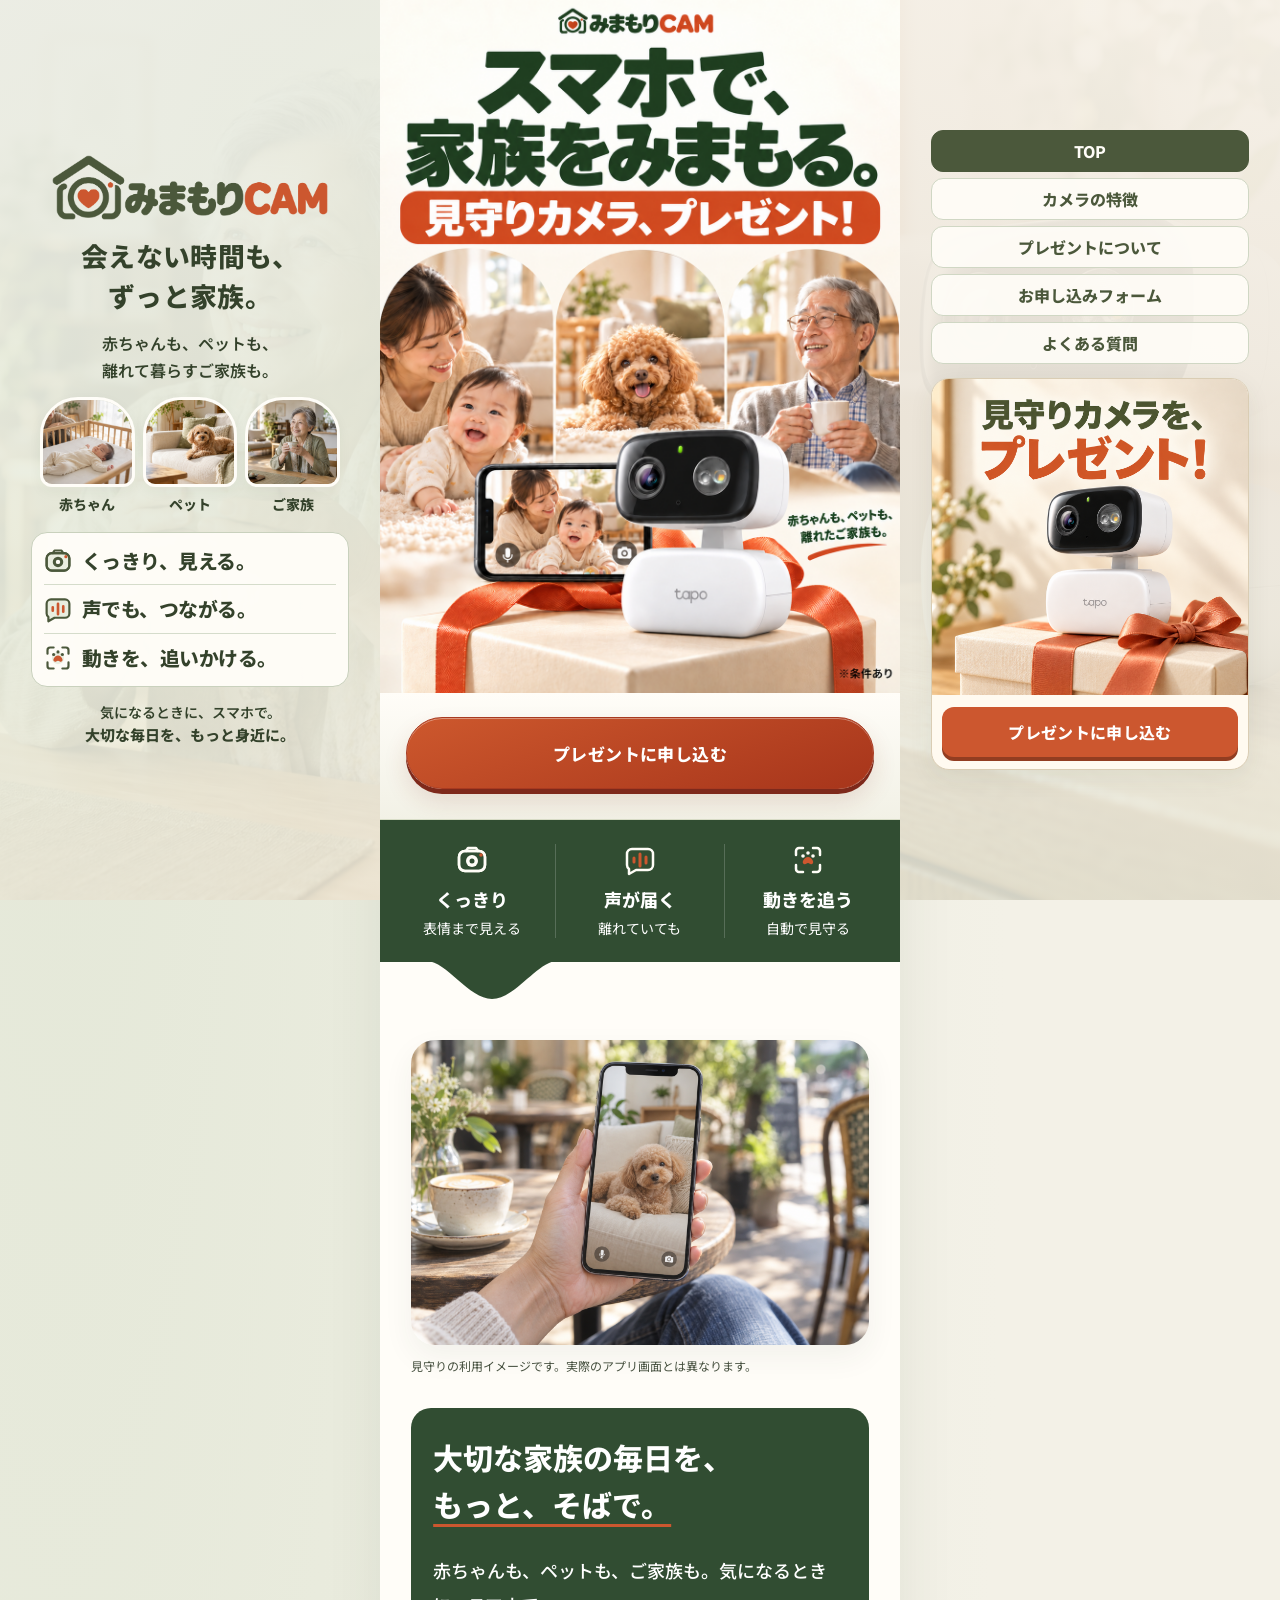
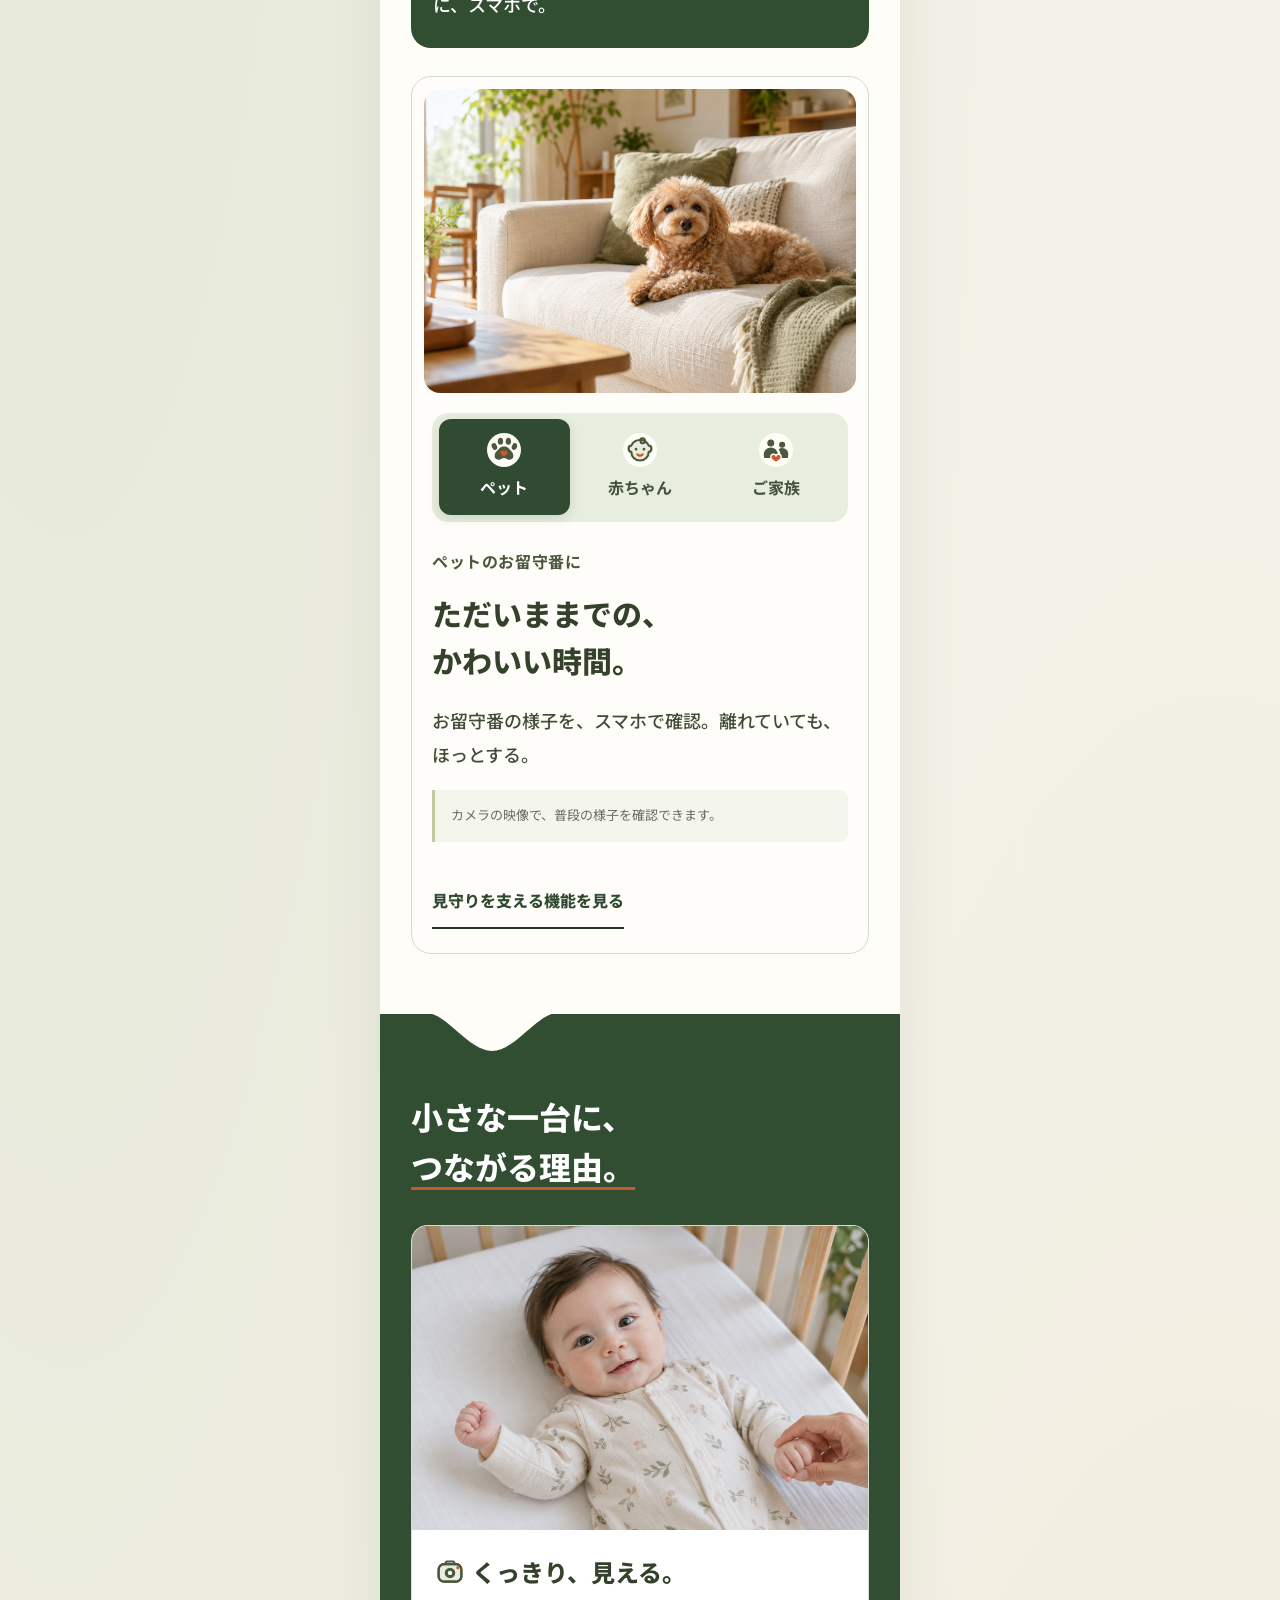
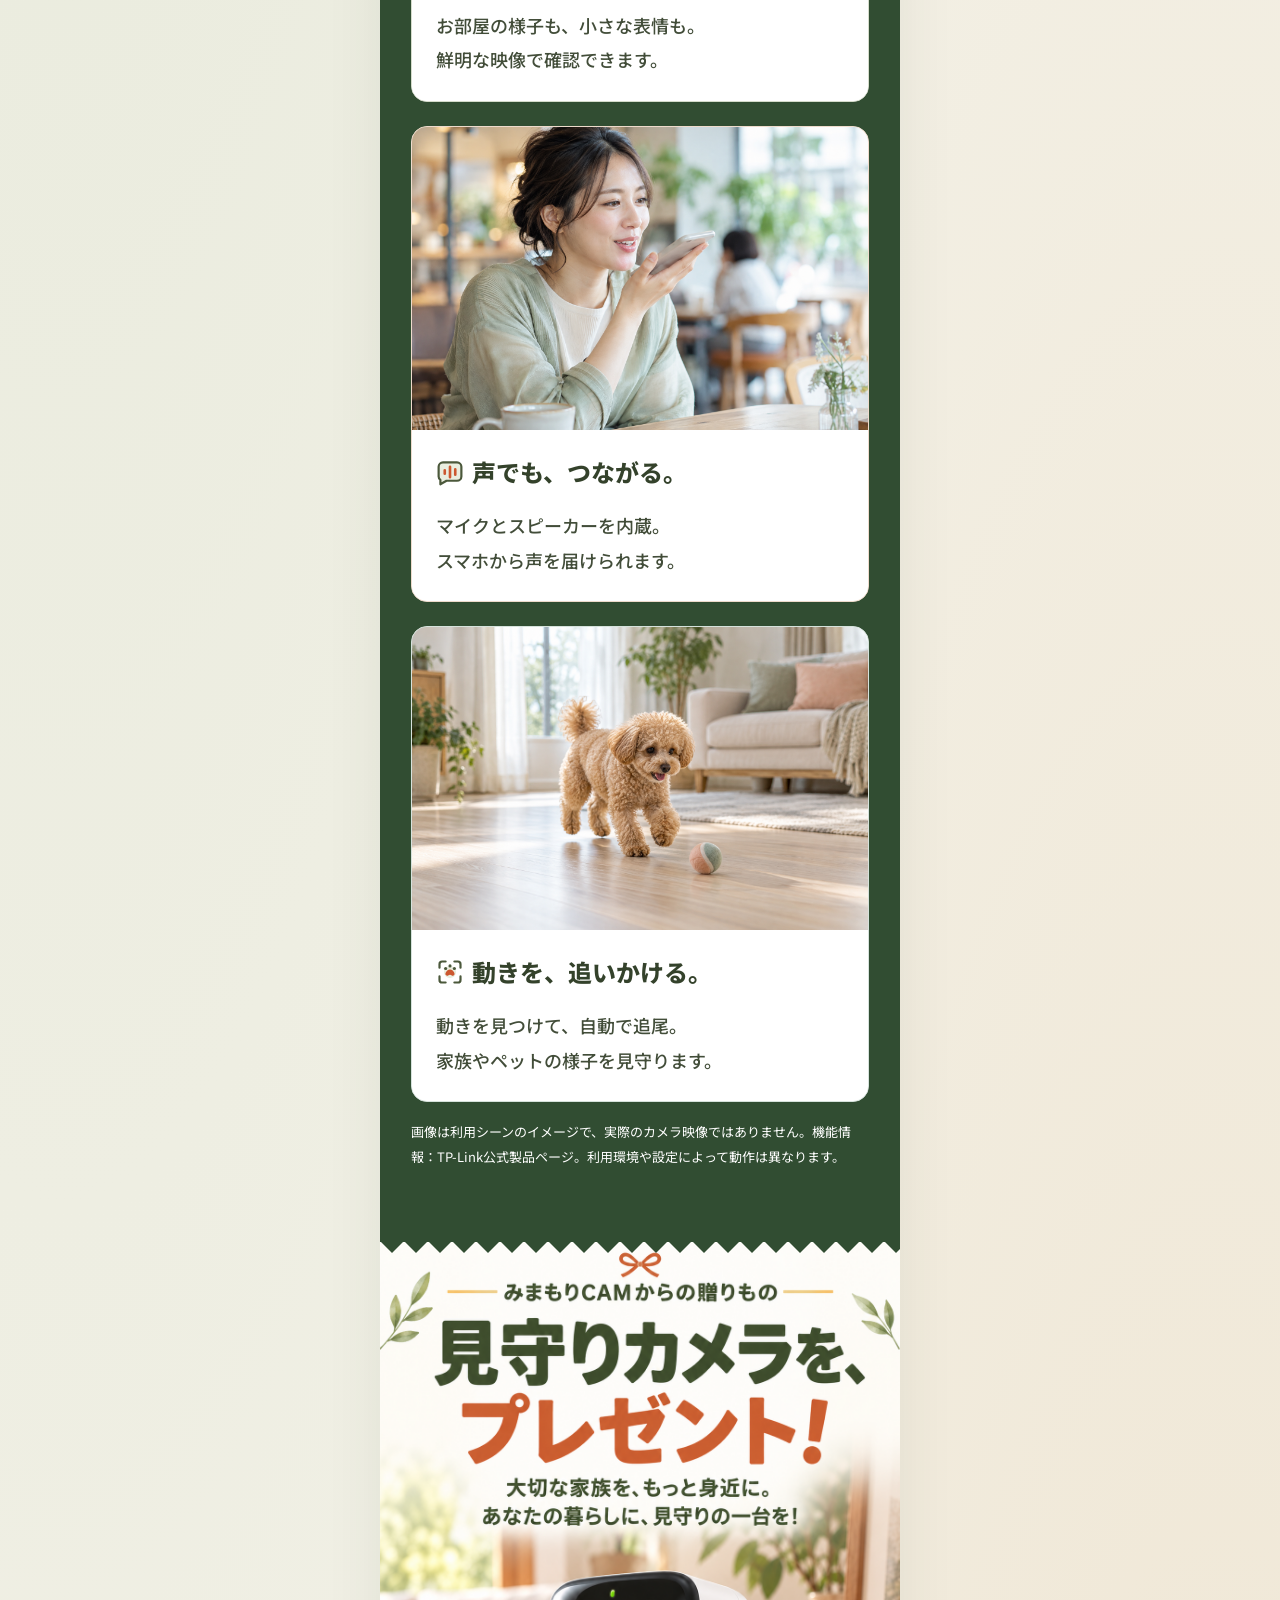
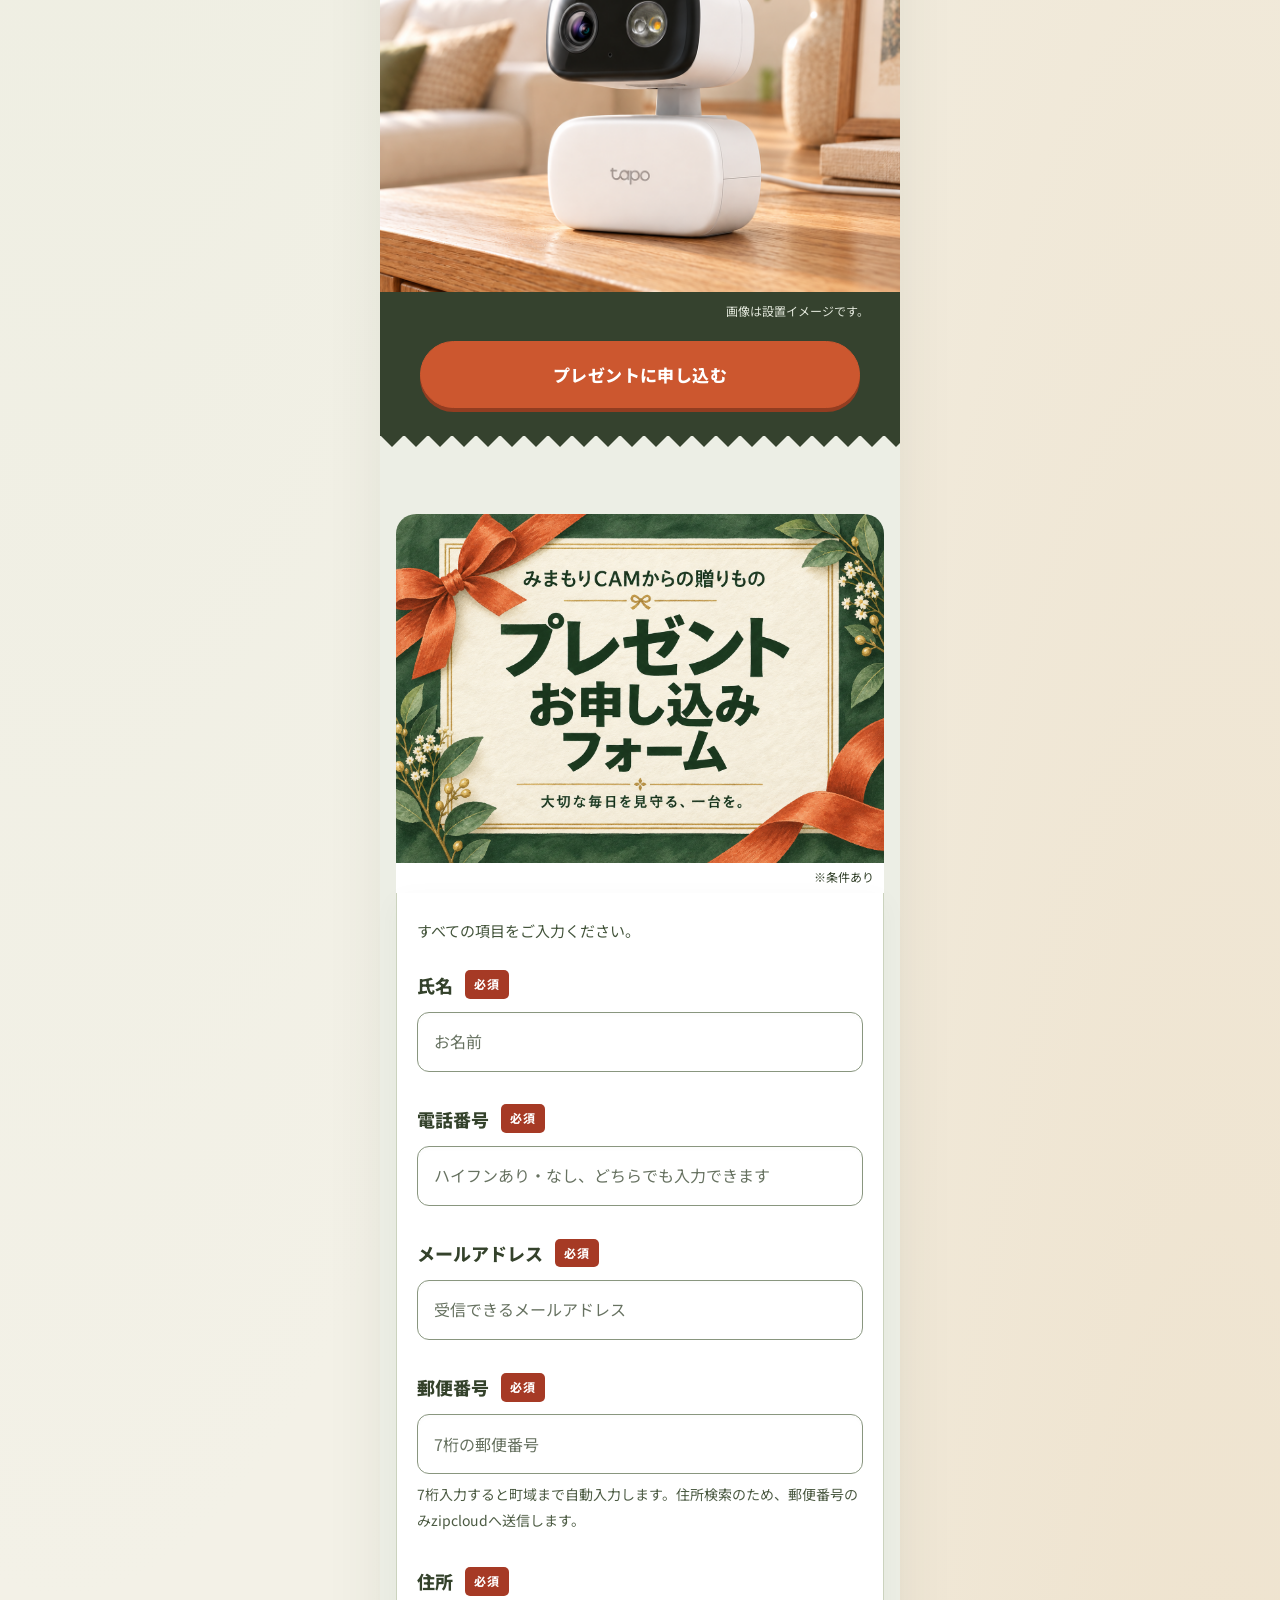
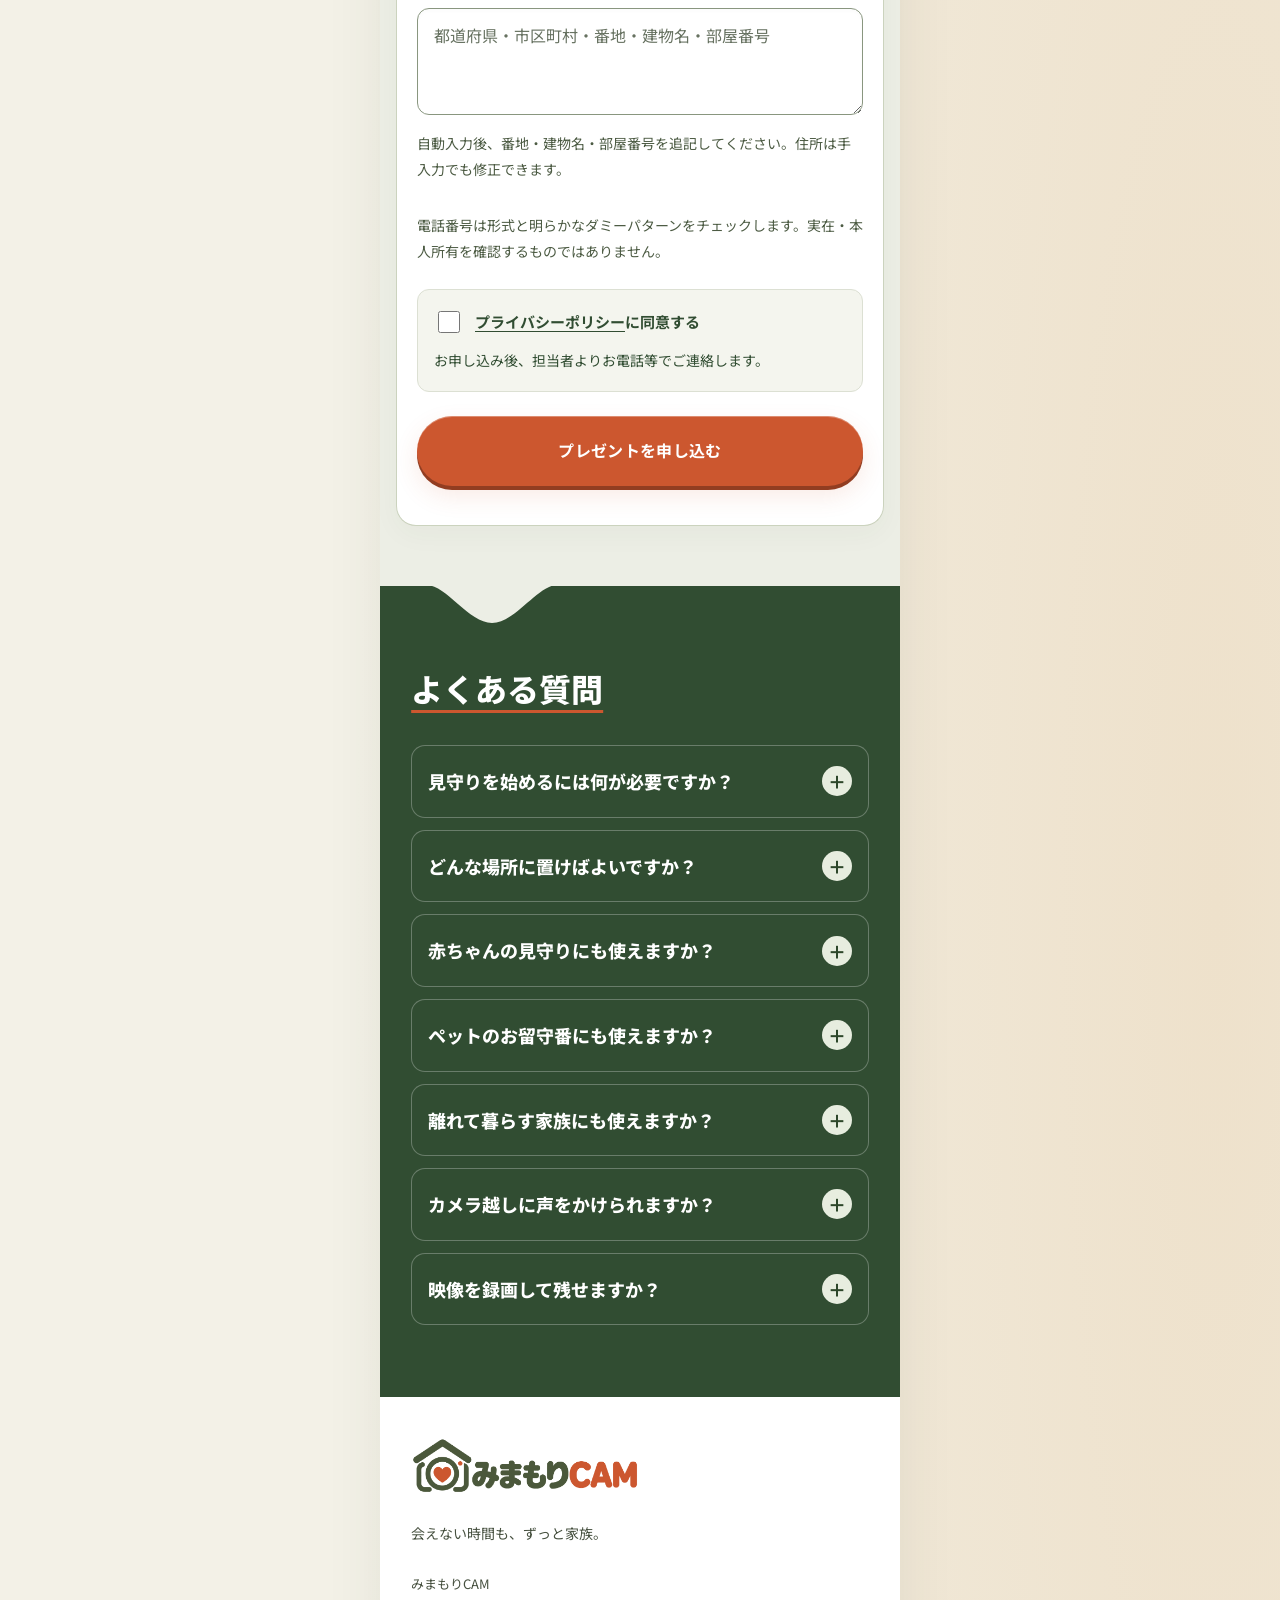
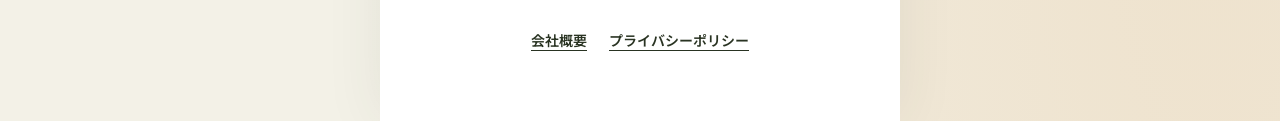
==== index.html @ 8dd24f43 "Add files via upload" ====
<!doctype html>
<html lang="ja"><head>
<!-- Google Tag Manager -->
<script>(function(w,d,s,l,i){w[l]=w[l]||[];w[l].push({'gtm.start':
new Date().getTime(),event:'gtm.js'});var f=d.getElementsByTagName(s)[0],
j=d.createElement(s),dl=l!='dataLayer'?'&l='+l:'';j.async=true;j.src=
'https://www.googletagmanager.com/gtm.js?id='+i+dl;f.parentNode.insertBefore(j,f);
})(window,document,'script','dataLayer','GTM-N3RCKG38');</script>
<!-- End Google Tag Manager -->
<meta charset="utf-8"><meta name="viewport" content="width=device-width,initial-scale=1"><title>みまもりCAM — 見守りカメラプレゼント企画</title><meta name="description" content="赤ちゃんも、ペットも、離れて暮らすご家族も。会えない時間も、ずっと家族。Tapo C206見守りカメラプレゼント企画。"><link rel="icon" href="data:image/svg+xml,%3Csvg xmlns='http://www.w3.org/2000/svg' viewBox='0 0 40 40'%3E%3Crect width='40' height='40' rx='12' fill='%2337402c'/%3E%3Ccircle cx='20' cy='20' r='11' fill='%23e4edbd'/%3E%3Ccircle cx='20' cy='20' r='5' fill='%2337402c'/%3E%3C/svg%3E"><link rel="stylesheet" href="assets/css/style.css"><link rel="stylesheet" href="assets/css/hero.css"><link rel="stylesheet" href="assets/css/readability.css"><link rel="stylesheet" href="assets/css/rich.css"><link rel="stylesheet" href="assets/css/application.css"><link rel="stylesheet" href="assets/css/polish.css"><link rel="stylesheet" href="assets/css/brand-logo.css"><link rel="stylesheet" href="assets/css/natural-type.css?v=20"><link rel="stylesheet" href="assets/css/content-contrast.css"><link rel="stylesheet" href="assets/css/gift-emphasis.css?v=23"><link rel="stylesheet" href="assets/css/gift-integrated.css"><link rel="stylesheet" href="assets/css/side-layout.css?v=39"><link rel="stylesheet" href="assets/css/central-type.css?v=29"><link rel="stylesheet" href="assets/css/mobile-menu.css"><link rel="stylesheet" href="assets/css/rounded-flow.css"><link rel="stylesheet" href="assets/css/ticket-green.css"><link rel="stylesheet" href="assets/css/heading-accents.css?v=38"><link rel="stylesheet" href="assets/css/gift-condition-note.css"><link rel="stylesheet" href="assets/css/faq-dark.css?v=41"><link rel="stylesheet" href="assets/css/form-live.css"></head>
<body>
<!-- Google Tag Manager (noscript) -->
<noscript><iframe src="https://www.googletagmanager.com/ns.html?id=GTM-N3RCKG38" height="0" width="0" style="display:none;visibility:hidden"></iframe></noscript>
<!-- End Google Tag Manager (noscript) -->
<a class="skip" href="#main">本文へ</a><aside class="desktop-rail rail-brand" aria-label="みまもりCAMのご案内">
<a class="rail-logo" href="#main"><img src="assets/mimamori-logo.png" alt="みまもりCAM" width="1679" height="414"></a>
<p class="rail-catch">会えない時間も、<br>ずっと家族。</p>
<p class="rail-intro">赤ちゃんも、ペットも、<br>離れて暮らすご家族も。</p>
<div class="rail-scenes" aria-label="見守りの利用シーン">
<figure><img src="assets/baby.png" alt="保護者のそばで眠る赤ちゃん" width="1536" height="1024" loading="lazy"><figcaption>赤ちゃん</figcaption></figure>
<figure><img src="assets/pet.png" alt="くつろぐペット" width="1536" height="1024" loading="lazy"><figcaption>ペット</figcaption></figure>
<figure><img src="assets/family.png" alt="自宅で過ごすご家族" width="1536" height="1024" loading="lazy"><figcaption>ご家族</figcaption></figure>
</div><div class="rail-benefits"><p><img src="assets/icons-refined/icon-video.svg" alt="" width="28" height="28"><span>くっきり、見える。</span></p><p><img src="assets/icons-refined/icon-audio-lines.svg" alt="" width="28" height="28"><span>声でも、つながる。</span></p><p><img src="assets/icons-refined/icon-scan-line.svg" alt="" width="28" height="28"><span>動きを、追いかける。</span></p></div>
<p class="rail-message">気になるときに、スマホで。<br><strong>大切な毎日を、もっと身近に。</strong></p>
</aside>
<aside class="desktop-rail rail-menu" aria-label="ページ内のご案内">
<nav class="rail-nav" aria-label="ページ内メニュー"><a href="#main">TOP</a><a href="#camera">カメラの特徴</a><a href="#gift">プレゼントについて</a><a href="#apply">お申し込みフォーム</a><a href="#faq">よくある質問</a></nav>
<div class="rail-gift"><img class="rail-gift-art" src="assets/rail-gift-integrated-v1.png" alt="見守りカメラを、プレゼント！ リボンを掛けたギフトボックスに置かれたカメラのイメージ。" width="1254" height="1254"><a class="button" href="#apply">プレゼントに申し込む</a></div>
</aside><div class="lp-column"><header><a class="brand brand-image" href="#" aria-label="みまもりCAM ホーム"><img src="assets/mimamori-logo.png" alt="みまもりCAM" width="1679" height="414"></a><nav aria-label="メインナビゲーション"><a href="#moments">見守る暮らし</a><a href="#camera">カメラについて</a><a class="small-cta" href="#apply">お申し込み</a></nav><details class="header-menu"><summary aria-label="メニューを開く"><i aria-hidden="true"></i><i aria-hidden="true"></i><i aria-hidden="true"></i></summary><nav aria-label="スマホ用ページ内メニュー"><a href="#main">TOP</a><a href="#moments">見守る暮らし</a><a href="#camera">カメラの特徴</a><a href="#gift">プレゼントについて</a><a href="#apply">お申し込みフォーム</a><a href="#faq">よくある質問</a></nav></details></header>
<main id="main"><section class="hero-image" aria-label="みまもりCAM プレゼント企画"><h1 class="sr-only">スマホで、家族をみまもる。見守りカメラ、プレゼント！</h1><picture><img src="assets/a-fv-arch-phone-v2.png" alt="みまもりCAM。スマホで、家族をみまもる。見守りカメラ、プレゼント！赤ちゃんも、ペットも、離れたご家族も。カメラと、その後ろに置かれたスマホのイメージ。※条件あり" width="1086" height="1448" fetchpriority="high"></picture></section><div class="hero-action"><a class="button" href="#apply">プレゼントに申し込む</a></div>
<div class="benefit-strip"><span><img class="ui-icon " src="assets/icons-refined/icon-video-on-dark.svg" alt="" width="24" height="24" aria-hidden="true"><strong>くっきり</strong><small>表情まで見える</small></span><span><img class="ui-icon " src="assets/icons-refined/icon-audio-lines-on-dark.svg" alt="" width="24" height="24" aria-hidden="true"><strong>声が届く</strong><small>離れていても</small></span><span><img class="ui-icon " src="assets/icons-refined/icon-scan-line-on-dark.svg" alt="" width="24" height="24" aria-hidden="true"><strong>動きを追う</strong><small>自動で見守る</small></span></div>
<section class="moments section" id="moments"><figure class="lifestyle-art"><img src="assets/phone-monitoring.png" alt="外出先でスマートフォンから自宅のペットの様子を確認するイメージ" width="1536" height="1024" loading="lazy"><figcaption>見守りの利用イメージです。実際のアプリ画面とは異なります。</figcaption></figure><div class="section-heading"><div><h2><span class="heading-line">大切な家族の毎日を、</span><span class="heading-line">もっと、そばで。</span></h2></div><p>赤ちゃんも、ペットも、ご家族も。<br>気になるときに、スマホで。</p></div><div class="scene-layout"><div class="scene-photo"><img id="scene-image" src="assets/pet.png" alt="ソファでくつろぐ犬" width="1536" height="1024" loading="lazy"></div><div class="scene-content"><div class="tabs" role="tablist" aria-label="見守りシーン"><button id="tab-pet" role="tab" aria-selected="true" aria-controls="scene-panel" data-scene="pet"><img class="ui-icon " src="assets/icons-refined/icon-paw-print.svg" alt="" width="24" height="24" aria-hidden="true">ペット</button><button id="tab-baby" role="tab" aria-selected="false" aria-controls="scene-panel" tabindex="-1" data-scene="baby"><img class="ui-icon " src="assets/icons-refined/icon-baby.svg" alt="" width="24" height="24" aria-hidden="true">赤ちゃん</button><button id="tab-family" role="tab" aria-selected="false" aria-controls="scene-panel" tabindex="-1" data-scene="family"><img class="ui-icon " src="assets/icons-refined/icon-heart.svg" alt="" width="24" height="24" aria-hidden="true">ご家族</button></div><div id="scene-panel" role="tabpanel" aria-labelledby="tab-pet" tabindex="0"><p class="eyebrow" id="scene-label">ペットのお留守番に</p><h3 id="scene-title"><span class="heading-line">ただいままでの、</span><span class="heading-line">かわいい時間。</span></h3><p id="scene-description">お留守番の様子を、スマホで確認。離れていても、ほっとする。</p><p class="fine" id="scene-note">カメラの映像で、普段の様子を確認できます。</p></div><a class="text-link" href="#camera">見守りを支える機能を見る</a></div></div></section>
<section class="features section" id="camera"><div class="section-heading"><div><h2><span class="heading-line">小さな一台に、</span><span class="heading-line">つながる理由。</span></h2></div></div><div class="feature-grid"><article><img class="feature-photo" src="assets/feature-see.png" alt="赤ちゃんの表情をくっきりと捉えた見守りのイメージ" width="1536" height="1024" loading="lazy"><div class="feature-body"><div class="feature-icon"><img class="ui-icon " src="assets/icons-refined/icon-video.svg" alt="" width="24" height="24" aria-hidden="true"></div><h3>くっきり、見える。</h3><p>お部屋の様子も、小さな表情も。<br>鮮明な映像で確認できます。</p></div></article><article><img class="feature-photo" src="assets/feature-talk.png" alt="外出先からスマートフォンで声を届けるイメージ" width="1536" height="1024" loading="lazy"><div class="feature-body"><div class="feature-icon"><img class="ui-icon " src="assets/icons-refined/icon-audio-lines.svg" alt="" width="24" height="24" aria-hidden="true"></div><h3>声でも、つながる。</h3><p>マイクとスピーカーを内蔵。<br>スマホから声を届けられます。</p></div></article><article><img class="feature-photo" src="assets/feature-follow.png" alt="部屋の中を歩くペットを見守るイメージ" width="1536" height="1024" loading="lazy"><div class="feature-body"><div class="feature-icon"><img class="ui-icon " src="assets/icons-refined/icon-scan-line.svg" alt="" width="24" height="24" aria-hidden="true"></div><h3>動きを、追いかける。</h3><p>動きを見つけて、自動で追尾。<br>家族やペットの様子を見守ります。</p></div></article></div><p class="source">画像は利用シーンのイメージで、実際のカメラ映像ではありません。機能情報：TP-Link公式製品ページ。利用環境や設定によって動作は異なります。</p></section>
<section class="gift section gift-integrated" id="gift" aria-labelledby="gift-title"><h2 id="gift-title" class="sr-only">見守りカメラを、プレゼント！</h2><figure class="gift-art"><picture><source srcset="assets/gift-integrated-mobile-v1.png" width="1122" height="1402"><img src="assets/gift-integrated-desktop-v1.png" alt="みまもりCAMからの贈りもの。見守りカメラを、プレゼント！ 大切な家族を、もっと身近に。あなたの暮らしに、見守りの一台を！ 木製の棚に置かれたカメラの設置イメージ。" width="1774" height="887" loading="lazy"></picture><figcaption>画像は設置イメージです。</figcaption></figure><div class="gift-apply"><a class="button light" href="#apply">プレゼントに申し込む</a></div></section>
<section class="application section" id="apply" aria-labelledby="apply-title">
<div class="application-invitation"><h2 id="apply-title" class="sr-only">プレゼント お申し込みフォーム</h2><img src="assets/form-invitation-illustrated-v3.png" alt="みまもりCAMからの贈りもの。プレゼント お申し込みフォーム。大切な毎日を見守る、一台を。" width="1484" height="1060" loading="lazy"><small class="gift-condition-note form-condition-note">※条件あり</small></div>
<div class="application-card">

<form id="gift-form" method="post" novalidate onsubmit="return false">
<input type="hidden" id="trk-utm_source" name="utm_source" value="">
<input type="hidden" id="trk-utm_medium" name="utm_medium" value="">
<input type="hidden" id="trk-utm_campaign" name="utm_campaign" value="">
<input type="hidden" id="trk-utm_term" name="utm_term" value="">
<input type="hidden" id="trk-utm_content" name="utm_content" value="">
<input type="hidden" id="trk-placement" name="placement" value="">
<input type="hidden" id="trk-keyword" name="keyword" value="">
<input type="hidden" id="trk-matchtype" name="matchtype" value="">
<input type="hidden" id="trk-gclid" name="gclid" value="">
<input type="hidden" id="trk-fbclid" name="fbclid" value="">
<input type="hidden" id="trk-lpv" name="lpv" value="">
<input type="hidden" id="trk-lp_path" name="lp_path" value="">
<input type="hidden" id="trk-referrer" name="referrer" value="">
<p class="form-guide">すべての項目をご入力ください。</p>
<div class="form-field"><label for="apply-name">氏名<span class="required">必須</span></label><input id="apply-name" name="name" type="text" autocomplete="off"  placeholder="お名前" maxlength="80" required aria-describedby="name-error"><p class="field-error" id="name-error"></p></div>
<div class="form-field"><label for="apply-phone">電話番号<span class="required">必須</span></label><input id="apply-phone" name="tel" type="tel" autocomplete="off"  placeholder="ハイフンあり・なし、どちらでも入力できます" maxlength="24" required aria-describedby="phone-error"><p class="field-error" id="phone-error"></p></div>
<div class="form-field"><label for="apply-email">メールアドレス<span class="required">必須</span></label><input id="apply-email" name="email" type="email" autocomplete="off"  placeholder="受信できるメールアドレス" maxlength="254" required aria-describedby="email-error"><p class="field-error" id="email-error"></p></div>
<div class="form-field"><label for="apply-postal">郵便番号<span class="required">必須</span></label><input id="apply-postal" name="postal" type="text" autocomplete="off" inputmode="numeric" placeholder="7桁の郵便番号" maxlength="8" required aria-describedby="postal-error postal-status postal-note"><p class="field-error" id="postal-error"></p><p id="postal-status" role="status" class="field-help"></p><p id="postal-note" class="field-help">7桁入力すると町域まで自動入力します。住所検索のため、郵便番号のみzipcloudへ送信します。</p><div id="postal-choices" hidden><label for="address-choice">該当する町域を選択</label><select id="address-choice"></select></div></div>
<div class="form-field"><label for="apply-address">住所<span class="required">必須</span></label><textarea id="apply-address" name="address" rows="3" maxlength="240" required autocomplete="off" placeholder="都道府県・市区町村・番地・建物名・部屋番号" aria-describedby="address-help address-error"></textarea><p class="field-help" id="address-help">自動入力後、番地・建物名・部屋番号を追記してください。住所は手入力でも修正できます。</p><p class="field-error" id="address-error"></p></div>
<p class="field-help">電話番号は形式と明らかなダミーパターンをチェックします。実在・本人所有を確認するものではありません。</p>
<div class="form-consent"><label for="apply-consent"><input type="checkbox" id="apply-consent" name="privacy_consent" value="accepted" required aria-describedby="consent-error"><span><a href="privacy.html" target="_blank" rel="noopener">プライバシーポリシー</a>に同意する</span></label><p>お申し込み後、担当者よりお電話等でご連絡します。</p><p class="field-error" id="consent-error"></p></div>
<button class="button form-submit" type="submit">プレゼントを申し込む</button>
<p id="form-status" role="status" tabindex="-1"></p>
<noscript><p>お申し込み・入力チェック・住所補完にはJavaScriptを有効にしてください。</p></noscript>
</form></div></section>
<section class="conditions section faq-section" id="faq" aria-labelledby="faq-title"><div><h2 id="faq-title">よくある質問</h2></div><div class="condition-list"><details><summary>見守りを始めるには何が必要ですか？ <span aria-hidden="true">＋</span></summary><p>電源・対応するネットワーク環境・スマホアプリの設定が必要です。設置場所で接続できるかご確認ください。</p></details><details><summary>どんな場所に置けばよいですか？ <span aria-hidden="true">＋</span></summary><p>安定した棚や台に置いてください。本体やコードは赤ちゃん・ペットの手が届かない位置にし、転倒や引っ掛かりにもご注意ください。</p></details><details><summary>赤ちゃんの見守りにも使えますか？ <span aria-hidden="true">＋</span></summary><p>保護者が近くにいる環境で、お昼寝の様子を確認する補助に使えます。直接の見守りや安全確認に代わるものではありません。</p></details><details><summary>ペットのお留守番にも使えますか？ <span aria-hidden="true">＋</span></summary><p>お留守番の様子を確認できます。いつもの居場所が映る位置に設置し、死角や接続状況にもご注意ください。</p></details><details><summary>離れて暮らす家族にも使えますか？ <span aria-hidden="true">＋</span></summary><p>ご本人の同意を得てご利用ください。設置場所や見守る時間を話し合い、プライバシーに配慮しましょう。</p></details><details><summary>カメラ越しに声をかけられますか？ <span aria-hidden="true">＋</span></summary><p>スマホアプリから声を届けられます。接続・設定が必要で、聞こえ方は周囲の音や通信環境によって異なります。</p></details><details><summary>映像を録画して残せますか？ <span aria-hidden="true">＋</span></summary><p>対応するmicroSDカードやクラウドサービスに保存できます。カードの別途購入や、サービスの利用料金が必要になる場合があります。</p></details></div></section>
</main><footer><a class="brand brand-image" href="#" aria-label="みまもりCAM ホーム"><img src="assets/mimamori-logo.png" alt="みまもりCAM" width="1679" height="414"></a><p>会えない時間も、ずっと家族。</p><small>みまもりCAM</small><nav class="footer-links" aria-label="サイト情報"><a href="company.html">会社概要</a><a href="privacy.html">プライバシーポリシー</a></nav></footer><div class="mobile-cta"><span>Tapo C206<br><strong>プレゼント企画</strong></span><a href="#apply">申し込む</a></div></div><script src="assets/js/side-layout.js"></script><script src="assets/js/app-a-compact.js"></script><script src="assets/js/vendor-libphonenumber-max.js"></script><script src="assets/js/cv-config.js"></script><script src="assets/js/tracking.js"></script><script src="assets/js/application.js?v=43"></script><script src="assets/js/mobile-menu.js"></script></body></html>
---- assets/css/style.css ----
@import url('https://fonts.googleapis.com/css2?family=Noto+Sans+JP:wght@400;500;600;700;800&display=swap');
@import url('hero.css');
:root{--ink:#30392a;--muted:#6c7264;--paper:#f8f9f3;--green:#dfeaaf;--line:#dce0d3}*{box-sizing:border-box}html{scroll-behavior:smooth;scroll-padding-top:100px}body{margin:0;color:var(--ink);background:var(--paper);font-family:'Noto Sans JP',sans-serif;-webkit-font-smoothing:antialiased}a{color:inherit;text-decoration:none}button{font:inherit}img{display:block;max-width:100%}a,button,summary{-webkit-tap-highlight-color:transparent}a:focus-visible,button:focus-visible,summary:focus-visible{outline:3px solid #7e913f;outline-offset:5px}.skip{position:absolute;top:-100px}.skip:focus{top:10px;z-index:99;background:white;padding:10px}header{height:94px;max-width:1440px;margin:auto;padding:0 5%;display:flex;align-items:center;justify-content:space-between;border-bottom:1px solid var(--line)}.brand{font-size:23px;font-weight:800;display:flex;gap:10px;align-items:center;letter-spacing:-1px}.brand> :first-child{letter-spacing:0}.cam{font-weight:500;margin-left:3px}nav{display:flex;align-items:center;gap:32px;font-size:14px;font-weight:600}.small-cta{padding:13px 22px;border:1px solid var(--ink);border-radius:30px}.small-cta span{margin-left:20px}.hero{max-width:1440px;margin:auto;display:grid;grid-template-columns:1fr 1fr;padding:62px 5% 52px;gap:30px}.eyebrow{font-family:Arial,sans-serif;font-size:12px;font-weight:600;letter-spacing:2px;margin:0 0 27px}.dot{display:inline-block;width:7px;height:7px;background:#7d8f46;border-radius:50%;margin-right:8px}.hero h1{font-size:clamp(42px,4.5vw,68px);font-weight:600;letter-spacing:-.055em;line-height:1.52;margin:0 0 24px}.accent{position:relative}.accent:after{content:'';height:10px;position:absolute;bottom:3px;left:0;right:0;background:var(--green);z-index:-1}.last{letter-spacing:.04em}.intro{font-size:16px;line-height:2;color:var(--muted);margin:0 0 29px}.button{display:inline-flex;align-items:center;justify-content:space-between;gap:30px;background:var(--ink);color:white;border-radius:40px;padding:19px 27px;font-size:14px;font-weight:600;transition:transform .25s,background .25s}.button:hover{background:#48573a;transform:translateY(-3px)}.button span{font:24px Arial}.fine{font-size:12px;line-height:1.9;color:var(--muted);margin-top:15px}.hero-visual{background:#eef1e6;border-radius:8px 8px 120px 8px;position:relative;display:flex;flex-direction:column;min-height:580px;overflow:hidden}.visual-top,.visual-bottom{display:flex;justify-content:space-between;gap:20px;padding:23px 25px;font:10px Arial;letter-spacing:1px}.visual-bottom{margin-top:auto;font-size:11px}.product-stage{position:relative;flex:1;display:flex;align-items:center;justify-content:center}.product-stage>img{width:87%;mix-blend-mode:multiply;transition:transform 1s;animation:arrive 1s both}.hero-visual:hover .product-stage>img{transform:translateY(-8px) rotate(-2deg)}.product-caption{position:absolute;top:15px;left:28px;z-index:1;font:italic 29px Georgia;color:#8e977f}.product-caption i{font-weight:400}.gift-tag{position:absolute;right:20px;bottom:25px;background:var(--green);padding:22px;border-radius:3px;transform:rotate(5deg);box-shadow:0 14px 35px #29341a15;display:grid;gap:12px}.gift-tag span{font:10px Arial;letter-spacing:1px}.gift-tag strong{font-size:18px;line-height:1.6;font-weight:600}.benefit-strip{border-block:1px solid var(--line);display:flex;justify-content:center;gap:90px;padding:24px 5%;font:25px Georgia}.benefit-strip small{font:12px 'Noto Sans JP',sans-serif;display:inline-block;margin-left:12px}.section{max-width:1440px;margin:auto;padding:90px 5%}.section-heading{display:flex;justify-content:space-between;align-items:end;margin-bottom:38px;gap:24px}h2{font-size:clamp(28px,3vw,44px);font-weight:500;letter-spacing:-.045em;line-height:1.6;margin:0}h3{font-weight:500}.section-heading>p{font-size:14px;line-height:2;color:var(--muted)}.scene-layout{display:grid;grid-template-columns:1.18fr 1fr;gap:7%;align-items:center}.scene-photo{position:relative;overflow:hidden;border-radius:5px 70px 5px 5px;background:#e8eade;aspect-ratio:1.42}.scene-photo img{width:100%;height:100%;object-fit:cover;transition:opacity .2s}.photo-caption{position:absolute;bottom:24px;left:24px;font:10px Arial;letter-spacing:2px;color:white;text-shadow:0 1px 6px #000}.scene-index{position:absolute;top:20px;left:24px;color:white;font:italic 42px Georgia;text-shadow:0 1px 6px #000}.tabs{display:flex;border-bottom:1px solid var(--line);margin-bottom:33px;gap:25px}.tabs button{background:none;border:0;padding:10px 3px 17px;color:var(--muted);font-size:14px;cursor:pointer;position:relative}.tabs button[aria-selected=true]{color:var(--ink);font-weight:700}.tabs button[aria-selected=true]:after{content:'';position:absolute;bottom:-1px;height:3px;background:var(--ink);left:0;right:0}.scene-content .eyebrow{color:#7b8563;margin-bottom:14px}.scene-content h3{font-size:32px;line-height:1.65;letter-spacing:-.03em;margin:0 0 17px}.scene-content p:not(.eyebrow):not(.fine){color:var(--muted);font-size:14px;line-height:2.1;max-width:365px}.text-link{display:inline-flex;font-size:14px;gap:40px;border-bottom:1px solid var(--ink);padding:12px 0}.scene-content .text-link{margin-top:18px}.features{padding-top:40px}.feature-grid{display:grid;grid-template-columns:repeat(3,1fr);gap:18px}.feature-grid article{background:#eff1e9;border:1px solid #e4e7dc;border-radius:5px;padding:30px 28px 22px;overflow:hidden}.feature-number{font:11px Arial;letter-spacing:2px;color:var(--muted)}.feature-grid h3{font-size:23px;margin:25px 0 15px}.feature-grid p{font-size:14px;line-height:2;color:var(--muted)}.spec{font:86px Georgia;display:block;margin-top:38px;letter-spacing:-5px;color:#76815d}.spec span{font-size:32px;letter-spacing:0}.spec.words{font-size:64px;letter-spacing:-3px;padding-top:20px}.source{font-size:12px;color:var(--muted);margin-top:18px}.gift{background:var(--ink);color:var(--paper);max-width:none;padding-inline:max(5%,calc((100vw - 1296px)/2));display:grid;grid-template-columns:1.2fr 1fr;gap:55px;align-items:center}.gift .eyebrow{color:var(--green)}.gift h2{font-size:clamp(29px,3.3vw,46px)}.gift h2 em{font-style:normal;color:var(--green)}.gift-lead{font-size:16px;line-height:1.9;margin-top:24px}.gift-lead span{font-size:28px;font-weight:600}.gift-copy>p:not(.eyebrow):not(.gift-lead):not(.fine){font-size:14px;line-height:2;color:#c9cebf}.button.light{background:var(--green);color:var(--ink);margin-top:12px}.gift .fine{color:#c9cebf}.gift-product{background:#edf0e4;border-radius:50% 50% 8px 8px;padding:22px;max-width:440px}.gift-product img{mix-blend-mode:multiply;width:100%;height:auto}.gift-product p{font:9px Arial;letter-spacing:1px;text-align:center;color:var(--ink);margin:14px 0}.conditions{display:grid;grid-template-columns:1fr 1.2fr;gap:70px}.conditions h2{font-size:30px}.conditions>div>p:not(.eyebrow){font-size:14px;line-height:2;color:var(--muted);margin-top:22px}details{border-bottom:1px solid var(--line);padding:20px 0}summary{list-style:none;cursor:pointer;font-size:15px;font-weight:500;display:flex;justify-content:space-between;gap:20px}summary::-webkit-details-marker{display:none}summary span{transition:transform .2s}details[open] summary span{transform:rotate(45deg)}details p{font-size:14px;line-height:1.9;color:var(--muted);margin:15px 0 0}footer{border-top:1px solid var(--line);margin:0 5%;padding:32px 0;display:flex;align-items:center;gap:24px}footer p{font-size:13px;color:var(--muted)}footer small{margin-left:auto;font-size:12px;color:var(--muted)}.mobile-cta{display:none}@keyframes arrive{from{opacity:0;translate:0 15px}to{opacity:1;translate:0 0}}@media(min-width:1600px){.hero{padding-top:90px;padding-bottom:80px}.hero-visual{min-height:650px}}@media(max-width:1000px){nav{gap:20px}nav>a:not(.small-cta){display:none}.hero{gap:20px}.hero h1{font-size:46px}.hero-visual{min-height:510px}.gift-tag{padding:15px;right:10px}.gift-tag strong{font-size:15px}.benefit-strip{gap:35px}.benefit-strip small{display:block;margin:7px 0 0}.scene-content h3{font-size:26px}.feature-grid article{padding:22px 20px}.feature-grid h3{font-size:20px}.spec{font-size:68px}.spec.words{font-size:50px}.conditions{gap:35px}}@media(max-width:640px){html{scroll-padding-top:20px}header{height:76px;padding:0 6%}.brand{font-size:20px}.small-cta{font-size:12px;padding:10px 14px}.small-cta span{margin-left:8px}.hero{padding:36px 6% 32px;display:flex;flex-direction:column;gap:30px}.hero .eyebrow{font-size:10px;margin-bottom:20px}.hero h1{font-size:clamp(37px,10vw,49px);line-height:1.5;margin-bottom:18px}.hero h1 br:nth-of-type(2){display:none}.intro{font-size:14px;line-height:1.9;margin-bottom:22px}.button{padding:16px 20px;font-size:13px;gap:17px;min-height:56px;width:100%}.fine{font-size:12px}.hero-visual{min-height:0;border-radius:6px 6px 65px 6px}.visual-top,.visual-bottom{padding:17px 18px;font-size:9px}.product-stage{min-height:315px}.product-stage>img{width:82%}.product-caption{font-size:21px;left:17px;top:5px}.gift-tag{bottom:5px;right:16px;padding:14px;gap:8px}.gift-tag strong{font-size:14px}.gift-tag span{font-size:8px}.benefit-strip{gap:0;justify-content:space-around;padding:22px 4%;font-size:22px}.benefit-strip small{font-size:11px}.section{padding:58px 6%}.section-heading{display:block;margin-bottom:26px}.section-heading>p{font-size:13px;margin-top:18px}.eyebrow{font-size:10px;letter-spacing:1.5px;margin-bottom:18px}h2{font-size:29px}.scene-layout{display:block}.scene-photo{border-radius:4px 50px 4px 4px}.scene-content{padding-top:18px}.tabs{justify-content:space-between;margin-bottom:25px;gap:10px}.tabs button{flex:1}.scene-content h3{font-size:28px}.scene-content p:not(.eyebrow):not(.fine){max-width:none;font-size:14px}.features{padding-top:8px}.features .section-heading .text-link{margin-top:15px}.feature-grid{grid-template-columns:1fr;gap:12px}.feature-grid article{padding:24px;position:relative;min-height:205px}.feature-grid p{max-width:65%;font-size:13px}.feature-grid h3{font-size:22px;margin:18px 0 12px}.spec{position:absolute;right:16px;bottom:22px;font-size:53px;margin:0;opacity:.65}.spec.words{font-size:38px}.spec span{font-size:20px}.source{font-size:11px;line-height:1.8}.gift{display:flex;flex-direction:column;gap:30px}.gift h2{font-size:29px}.gift-copy{width:100%}.gift-product{width:76%;max-width:330px}.conditions{display:block}.condition-list{margin-top:25px}footer{margin:0 6%;padding:30px 0 120px;flex-wrap:wrap;gap:10px 18px}footer small{width:100%;margin:10px 0 0;font-size:11px}.mobile-cta{display:flex;position:fixed;bottom:0;left:0;right:0;z-index:10;padding:12px 6% calc(12px + env(safe-area-inset-bottom));background:#f8f9f3ed;backdrop-filter:blur(16px);border-top:1px solid var(--line);align-items:center;justify-content:space-between;gap:10px;box-shadow:0 -6px 25px #27331e08}.mobile-cta>span{font-size:10px;line-height:1.8}.mobile-cta strong{font-size:12px}.mobile-cta a{padding:14px 20px;border-radius:30px;background:var(--ink);color:white;font-size:13px;font-weight:600}}@media(prefers-reduced-motion:reduce){html{scroll-behavior:auto}*,*:before,*:after{animation:none!important;transition:none!important}}
---- assets/css/hero.css ----
.sr-only{position:absolute;width:1px;height:1px;padding:0;margin:-1px;overflow:hidden;clip:rect(0,0,0,0);white-space:nowrap;border:0}.hero-image{max-width:1600px;margin:0 auto}.hero-image picture{display:block}.hero-image img{width:100%;height:auto;display:block}.hero-action{text-align:center;padding:25px 6% 30px;background:#f7f5ed}.hero-action .fine{margin:10px 0 0}.hero-action .button{min-width:340px}.hero-image img{aspect-ratio:auto}body{background:#fcfaf5}.feature-grid article{background:#f1f1e7}.gift{background:#465240}.button{background:#465240}.gift-product{background:#f5f3e8}@media(max-width:640px){.hero-action{padding:21px 6%}.hero-action .button{min-width:0}.hero-image img{width:100%;height:auto}.mobile-cta{background:#fcfaf5f0}}
---- assets/css/readability.css ----
/* Readability pass: preserve the image-only first view and warm brand palette. */
/* Gift-led A revision: retain restrained palette and emphasize the offer. */
.hero-action { border-bottom: 1px solid #d8ddc7; }
.gift .gift-lead strong { font-size: clamp(1.4rem, 2.6vw, 2rem); font-weight: 800; }
.gift h2 em { display: inline; }
:root { --ink: #293322; --muted: #505b48; }
body { font-size: 1rem; line-height: 1.85; }
h2, .gift h2, .conditions h2 {
  font-weight: 800;
  letter-spacing: -.025em;
  line-height: 1.5;
}
h3, .scene-content h3, .feature-grid h3 { font-weight: 800; line-height: 1.6; }
.section-heading > p,
.scene-content p:not(.eyebrow):not(.fine),
.feature-grid p,
.conditions > div > p:not(.eyebrow),
details p { font-size: 1rem; line-height: 1.95; color: var(--muted); }
.scene-content p:not(.eyebrow):not(.fine) { max-width: 27rem; }
.eyebrow, .feature-number { font-size: .875rem; font-weight: 700; letter-spacing: .1em; }
.scene-content .eyebrow { color: #53613e; }
.button, .text-link, .tabs button, summary { font-size: 1rem; font-weight: 700; }
.button { min-height: 3.75rem; line-height: 1.6; }
.button span { flex-shrink: 0; }
.fine, .source { font-size: .8125rem; line-height: 1.9; }
.benefit-strip small { font-size: .875rem; font-weight: 700; }
.gift-copy > p:not(.eyebrow):not(.gift-lead):not(.fine) {
  font-size: 1rem; line-height: 1.95; color: #eef1e7;
}
.gift .fine { color: #e0e6d6; }
.gift-lead { font-size: 1.125rem; }
.gift-lead span { font-weight: 800; }
.gift-product p { font-size: .75rem; line-height: 1.7; }
summary { line-height: 1.75; align-items: baseline; }
summary span { flex-shrink: 0; }
footer p { font-size: .875rem; }
footer small { font-size: .8125rem; }
.photo-caption { font-size: .75rem; }
@media (min-width: 641px) and (max-width: 1000px) {
  .feature-grid { grid-template-columns: 1fr; }
  .feature-grid article { padding: 1.75rem; }
  .feature-grid h3 { font-size: 1.5rem; margin-top: 1rem; }
  .spec, .spec.words { margin-top: 1.25rem; padding-top: 0; }
}
@media (max-width: 640px) {
  header { height: auto; min-height: 76px; flex-wrap: wrap; gap: .75rem; padding-block: 1rem; }
  .small-cta { font-size: .875rem; font-weight: 700; padding: .625rem .75rem; }
  h2, .gift h2, .conditions h2 { font-size: clamp(1.75rem, 7.8vw, 2.125rem); }
  .scene-content h3 { font-size: 1.75rem; }
  .section-heading > p { margin-top: 1.25rem; }
  .tabs button { min-height: 3rem; }
  .feature-grid article { padding: 1.5rem; }
  .feature-grid h3 { font-size: 1.375rem; }
  .feature-grid p { max-width: none; }
  .spec, .spec.words {
    position: static; display: block; margin-top: 1.25rem;
    padding-top: 0; font-size: 3rem; line-height: 1.15; opacity: 1;
  }
  .benefit-strip { flex-wrap: wrap; gap: 1rem; }
  .benefit-strip small { font-size: .8125rem; }
  .mobile-cta { flex-wrap: wrap; }
  .mobile-cta > span { font-size: .8125rem; line-height: 1.65; }
  .mobile-cta strong { font-size: .875rem; }
  .mobile-cta a { font-size: 1rem; font-weight: 700; padding: .875rem 1.125rem; }
  footer small { font-size: .8125rem; }
}
---- assets/css/rich.css ----
/* Rich editorial layer. Remove this stylesheet and its markup to revert. */
.ui-icon { display: inline-block; width: 1.5rem; height: 1.5rem; flex-shrink: 0; vertical-align: middle; }
.button { box-shadow: 0 7px 0 #29332212, 0 14px 30px #29332212; }
.button:hover { box-shadow: 0 10px 0 #2933220a, 0 18px 36px #29332220; }
.benefit-strip { gap: 0; padding: 2rem 5%; background: #fffdf9; }
.benefit-strip > span { padding: .5rem 3rem; display: grid; grid-template-columns: 2.5rem auto; align-items: center; column-gap: .6rem; }
.benefit-strip > span + span { border-left: 1px solid var(--line); }
.benefit-strip .ui-icon { grid-row: span 2; width: 2rem; height: 2rem; opacity: .75; }
.benefit-strip small { margin: .3rem 0 0; grid-column: 2; }
.moments { position: relative; padding-top: 5rem; }
.lifestyle-art { width: 25rem; max-width: 40%; margin: 0; position: absolute; top: 3rem; right: 5%; }
.lifestyle-art img { width: 100%; height: auto; aspect-ratio: 3 / 2; object-fit: contain; border-radius: 1.5rem; box-shadow: 0 12px 30px #30392a10; }
.lifestyle-art figcaption { font-size: .75rem; line-height: 1.7; color: var(--muted); margin-top: .65rem; }
.moments .section-heading { padding-right: 45%; min-height: 18rem; display: block; }
.moments .section-heading > p { margin-top: 1.25rem; }
.eyebrow { color: #626d4d; }
.scene-layout { padding: 1rem; gap: 4%; background: #fffdf9; border: 1px solid #e5e5d8; border-radius: 2rem; box-shadow: 0 20px 65px #34402608; }
.scene-photo { border-radius: 1.4rem; }
.scene-content { padding: 1rem 1rem 1rem 0; }
.tabs { border: 0; background: #eeeee4; border-radius: 1rem; padding: .35rem; gap: .25rem; }
.tabs button { flex: 1; display: flex; align-items: center; justify-content: center; gap: .45rem; padding: .85rem .4rem; border-radius: .75rem; font-size: .9375rem; }
.tabs button[aria-selected=true] { background: #fffdf9; box-shadow: 0 3px 12px #30392a10; }
.tabs button[aria-selected=true]:after { display: none; }
.tabs .ui-icon { width: 1.15rem; height: 1.15rem; }
.scene-content .fine { padding: .85rem 1rem; border-left: 3px solid #bfcb9d; background: #f4f5ed; border-radius: 0 .5rem .5rem 0; }
.feature-grid { gap: 1.3rem; }
.feature-grid article { position: relative; padding: 2rem; border: 1px solid #e2e7d6; border-radius: 1.75rem; background: #edf2df; box-shadow: inset 0 1px 0 #ffffffb3; transition: transform .3s, box-shadow .3s; }
.feature-grid article:nth-child(2) { background: #f9e9dc; border-color: #eedbcc; }
.feature-grid article:nth-child(3) { background: #e6eeeb; border-color: #d6e2dc; }
.feature-icon { width: 4.5rem; height: 4.5rem; display: grid; place-items: center; border-radius: 1.4rem; background: #ffffffb8; box-shadow: 0 8px 20px #394b3010, inset 0 2px 0 #fff; margin-bottom: 1.75rem; transform: rotate(-6deg); }
.feature-icon .ui-icon { width: 2.2rem; height: 2.2rem; opacity: .8; transform: rotate(6deg); }
.feature-number { position: absolute; top: 2.4rem; right: 1.75rem; font-size: .8125rem; }
.feature-grid h3 { margin-top: 0; }
.feature-grid .spec { margin-top: 1.75rem; border-top: 1px solid #394b3020; padding-top: 1.3rem; font-size: 4rem; color: #526341; }
.feature-grid .spec.words { font-size: 3.5rem; }
.gift { position: relative; background: radial-gradient(ellipse at 95% 0%,#61724e,transparent 60%), #3b4c34; border-radius: 3rem 3rem 0 0; }
.gift-icon { width: 3.8rem; height: 3.8rem; display: grid; place-items: center; border: 1px solid #dfeaaf50; background: #ffffff10; border-radius: 1rem; margin-bottom: 1.5rem; }
.gift-icon .ui-icon { width: 2rem; height: 2rem; filter: invert(1); }
.gift-product { position: relative; border-radius: 2rem; transform: rotate(3deg); box-shadow: 0 25px 65px #18201540; border: 6px solid #ffffff25; }
.product-badge { display: inline-flex; align-items: center; gap: .5rem; background: #dfeaaf; color: #293322; border-radius: 3rem; padding: .6rem 1rem; font-weight: 800; position: absolute; top: -1rem; left: -1rem; transform: rotate(-7deg); box-shadow: 0 6px 20px #29332220; }
.product-badge .ui-icon { width: 1.1rem; height: 1.1rem; }
.condition-list { background: #fffdf9; border: 1px solid #e4e5d8; border-radius: 1.5rem; padding: .5rem 1.5rem; }
.condition-list details:last-child { border-bottom: 0; }
summary { justify-content: flex-start; gap: .75rem; }
summary > span { margin-left: auto; }
summary .ui-icon { width: 1.2rem; height: 1.2rem; opacity: .65; }
details[open] summary { color: #354e24; }
details p { padding-left: 1.95rem; }
@media (hover:hover) { .feature-grid article:hover { transform: translateY(-6px); box-shadow: 0 20px 40px #30392a12; } }
@media (max-width: 1000px) {
  .benefit-strip > span { padding-inline: 1.5rem; }
  .scene-layout { gap: 1.5rem; grid-template-columns: 1fr; }
  .scene-content { padding: .5rem 1rem 1rem; }
}
@media (max-width: 640px) {
  .benefit-strip { padding: 1.5rem .5rem; flex-wrap: nowrap; }
  .benefit-strip > span { text-align: center; display: flex; flex-direction: column; padding: .3rem .65rem; font-size: 1.25rem; flex: 1; }
  .benefit-strip .ui-icon { width: 1.6rem; height: 1.6rem; margin-bottom: .65rem; }
  .benefit-strip small { font-size: .75rem; white-space: nowrap; }
  .moments { padding-top: 2rem; }
  .lifestyle-art { position: relative; top: auto; right: auto; max-width: none; width: 100%; margin: 0 auto 2rem; }
  .moments .section-heading { padding-right: 0; min-height: 0; }
  .scene-layout { padding: .7rem; border-radius: 1.5rem; }
  .scene-photo { border-radius: 1rem; }
  .scene-content { padding: 1rem .4rem .6rem; }
  .tabs button { font-size: .875rem; gap: .3rem; }
  .feature-grid article { border-radius: 1.5rem; padding: 1.5rem; }
  .feature-number { top: 2rem; right: 1.5rem; }
  .feature-icon { width: 3.8rem; height: 3.8rem; margin-bottom: 1.5rem; }
  .feature-grid .spec, .feature-grid .spec.words { font-size: 3rem; }
  .gift { border-radius: 2rem 2rem 0 0; overflow: hidden; }
  .gift-product { width: 85%; margin-top: 1rem; }
  .condition-list { padding: .25rem 1rem; }
  details p { padding-left: 0; }
  summary { font-size: .9375rem; }
}
@media (prefers-reduced-motion:reduce) { .feature-grid article { transition: none; } .feature-grid article:hover { transform: none; } }

/* Photographic feature cards; images are illustrative, not camera samples. */
.feature-grid article { padding: 0; display: flex; flex-direction: column; }
.feature-photo { width: 100%; height: auto; aspect-ratio: 3 / 2; object-fit: cover; }
.feature-body { position: relative; padding: 1.75rem; display: flex; flex-direction: column; flex: 1; }
.feature-body .feature-icon { margin-bottom: 1.25rem; width: 3.5rem; height: 3.5rem; border-radius: 1rem; }
.feature-body .feature-icon .ui-icon { width: 1.75rem; height: 1.75rem; }
.feature-body .feature-number { top: 2.25rem; right: 1.75rem; }
.feature-body p { margin: 0 0 1.5rem; }
.feature-body .spec, .feature-body .spec.words { font-size: 2.75rem; line-height: 1.2; margin-top: auto; padding-top: 1rem; }
@media (max-width: 1000px) and (min-width: 641px) {
  .feature-grid article { display: grid; grid-template-columns: 43% 57%; }
  .feature-photo { height: 100%; min-height: 19rem; }
}
@media (max-width: 640px) {
  .feature-body { padding: 1.5rem; }
  .feature-body .feature-number { right: 1.5rem; top: 2rem; }
}
---- assets/css/application.css ----
.application{background:#f2f0e7;scroll-margin-top:24px}
.application-heading{text-align:center;margin:0 auto 36px}.application-heading>.ui-icon{width:40px;height:40px;margin-bottom:12px}.application-heading h2{font-size:clamp(27px,4vw,44px);font-weight:800;line-height:1.5;letter-spacing:.02em}.application-heading p{color:#4d5545}.application-card{max-width:740px;margin:auto;padding:40px;background:#fffdf8;border:1px solid #dcded0;border-radius:24px;box-shadow:0 12px 40px #37402c08}.preview-notice{padding:16px 20px;background:#f8eddc;border-radius:12px;font-size:14px;line-height:1.8;color:#675034;margin:0 0 28px}.form-guide{font-size:14px;margin:0 0 24px;color:#545b4f}.form-field{margin:0 0 26px}.form-field label{display:flex;align-items:center;gap:12px;font-weight:800;font-size:17px;margin-bottom:10px}.required{background:#edf0e6;color:#40532e;font-size:11px;padding:3px 8px;border-radius:5px;letter-spacing:.08em}.form-field input,.form-field textarea,.form-field select{box-sizing:border-box;width:100%;min-height:56px;padding:14px 16px;border:1px solid #a5ab9c;border-radius:10px;background:#fff;color:#253121;font:inherit;font-size:16px;line-height:1.6}.form-field textarea{resize:vertical}.form-field input:focus,.form-field textarea:focus,.form-field select:focus{outline:3px solid #dce7c5;border-color:#52663c}.form-field [aria-invalid="true"]{border:2px solid #a23926}.field-help{font-size:13px;line-height:1.75;color:#58634f;margin:8px 0 0}.field-error{color:#a23926;font-size:14px;font-weight:600;line-height:1.65;margin:6px 0 0}.field-error:empty{display:none}.form-submit{width:100%;border:0;cursor:pointer;margin-top:24px;justify-content:center;font-size:17px;font-weight:800;min-height:62px}#form-status{font-size:15px;line-height:1.8;font-weight:600}#postal-choices{margin-top:14px}.mobile-break{display:none}@media(max-width:640px){.application-card{padding:24px 18px;border-radius:18px}.application{padding-left:18px;padding-right:18px}.mobile-break{display:block}.application-heading{margin-bottom:24px}.preview-notice{padding:14px;font-size:13px}.form-field label{font-size:16px}.form-submit{font-size:15px}}@media(prefers-reduced-motion:reduce){html{scroll-behavior:auto!important}}
---- assets/css/polish.css ----
/* A only: warm editorial surfaces and high-contrast, raised gift CTAs. */
:root{--muted:#46503f}
header{background:#fffdf8}
header .small-cta,.hero-action .button,.gift .button,.mobile-cta a{
 background:linear-gradient(160deg,#cd582d 0%,#a7351b 100%);color:#fff;
 border:1px solid #a83a20;box-shadow:inset 0 1px 0 #ffffff60,0 5px 0 #7e291b,0 12px 24px #85351b24;
 font-weight:800;letter-spacing:.025em;line-height:1.6;
 transition:transform .2s,box-shadow .2s,background .2s;
}
.hero-action{padding:32px 6% 38px;background:linear-gradient(180deg,#fffdf8,#f2f1e6)}
.hero-action .button{min-width:min(100%,480px);font-size:1.25rem;min-height:80px;padding:18px 24px 18px 32px}
.button,.small-cta,.mobile-cta a{justify-content:center;text-align:center}
.small-cta{display:inline-flex;align-items:center;gap:18px;padding:12px 18px;font-size:.9375rem}
.gift .button{font-size:1.125rem;min-height:72px;min-width:330px;margin-top:22px}
.button:focus-visible,.small-cta:focus-visible,.mobile-cta a:focus-visible{outline:3px solid #243c27;outline-offset:7px}
.gift .button:focus-visible{outline-color:#fff}
@media(hover:hover){.hero-action .button:hover,.gift .button:hover,.small-cta:hover,.mobile-cta a:hover{background:linear-gradient(160deg,#b94421,#922d18);transform:translateY(-2px);box-shadow:inset 0 1px 0 #ffffff60,0 7px 0 #7e291b,0 16px 28px #85351b30}}
.hero-action .button:active,.gift .button:active,.small-cta:active,.mobile-cta a:active{transform:translateY(3px);box-shadow:inset 0 1px 0 #ffffff60,0 2px 0 #7e291b}
h2,.gift h2,.conditions h2{color:#263b29;letter-spacing:.005em}
.gift h2{color:#fff}.gift h2 em{color:#ededa9}
.section-heading h2{font-size:clamp(1.9rem,3.4vw,3rem);line-height:1.55}
.eyebrow{font-size:.8125rem;color:#4a6039;font-weight:800;letter-spacing:.12em}
.benefit-strip{box-shadow:0 12px 30px #34402608;border-bottom:1px solid #cdd4c2}
.benefit-strip .ui-icon{opacity:1}.benefit-strip small{color:#293b27}
.scene-layout{border-color:#d4dcc9;box-shadow:0 16px 45px #3440260e}
.tabs{padding:.4rem;background:#e7eddf}
.tabs button{min-height:52px;font-weight:700;color:#43523b}
.tabs button[aria-selected=true]{background:#314b32;color:#fff;box-shadow:0 4px 12px #243c2720}
.tabs button[aria-selected=true] .ui-icon{filter:brightness(0) invert(1)}
.text-link{color:#2f4a30;font-weight:800;border-bottom-width:2px}
.feature-grid article{box-shadow:0 12px 28px #3440260c;border-color:#ccd5c1}
.feature-body h3{font-size:clamp(1.4rem,1.8vw,1.7rem);color:#253e2b}
.feature-body .feature-number{color:#43543b;font-weight:700}
.feature-body .feature-icon{transform:none;border:1px solid #fff;background:#fffdf7;box-shadow:0 6px 16px #34402615}
.feature-body .feature-icon .ui-icon{transform:none;opacity:1}
.feature-body p,.scene-content p:not(.eyebrow):not(.fine){color:#404d3a}
.gift{box-shadow:inset 0 1px 0 #ffffff50}
.application{background:radial-gradient(ellipse at top,#e2ead5,transparent 65%),#f3f3e9}
.application-heading>.ui-icon{box-sizing:content-box;padding:18px;background:#fffdf8;border:1px solid #c9d3be;border-radius:20px;box-shadow:0 8px 24px #30442812}
.application-heading h2{color:#263b29;font-size:clamp(1.75rem,3.5vw,2.75rem)}
.application-heading>p:last-child{font-size:1.0625rem;font-weight:600;color:#46553b}
.application-card{border:1px solid #c4cfb8;border-top:6px solid #47663b;box-shadow:0 24px 64px #30442812;padding:44px}
.preview-notice{border:1px solid #e1cbaa;border-left:4px solid #a56b2b;background:#fff5e6;color:#674719;font-size:.875rem}
.preview-notice strong{font-size:1rem}.form-guide{font-size:.9375rem;color:#43543b}
.form-field{margin-bottom:30px}.form-field label{font-size:1.0625rem;color:#263b29}
.required{background:#a63a25;color:#fff;font-size:.75rem;padding:3px 9px}
.form-field input,.form-field textarea,.form-field select{border-color:#89967f;background:#fff;min-height:60px;border-radius:12px;box-shadow:inset 0 2px 4px #30442805}
.form-field input::placeholder,.form-field textarea::placeholder{color:#677261;opacity:1}
.form-field input:focus,.form-field textarea:focus,.form-field select:focus{outline:3px solid #c8dab7;border-color:#3e6030;box-shadow:0 0 0 5px #edf3e6}
.field-help{font-size:.875rem;color:#4c5b43;line-height:1.85}
.form-submit{background:linear-gradient(150deg,#47633b,#293e27);box-shadow:inset 0 1px 0 #ffffff50,0 5px 0 #1c2e1b,0 12px 24px #30442824;font-size:1.125rem;min-height:76px;padding:18px 24px;justify-content:space-between}
.hero-action .button{padding-inline:28px}
.button.form-submit{justify-content:center}
#form-status:not(:empty){padding:16px;border:1px solid #c7d3b9;background:#eff4e7;border-radius:12px}
.condition-list{border-color:#ccd5c1;box-shadow:0 8px 28px #30442808}
summary{font-weight:800;min-height:36px;align-items:center}
summary>span{display:grid;place-items:center;width:30px;height:30px;border-radius:50%;background:#e7eddf;color:#2d472a}
@media(max-width:640px){
 header{padding:14px 5%;gap:10px}.brand{font-size:1.125rem}.small-cta{padding:9px 12px;gap:10px;font-size:.875rem}
 .hero-action{padding:24px 5% 30px}.hero-action .button{min-width:0;width:100%;font-size:1.0625rem;min-height:72px;padding:16px 20px}
 .gift .button{min-width:0;width:100%;font-size:1.0625rem}
 .benefit-strip>span{padding-inline:.35rem}.benefit-strip small{font-size:.75rem}
 .section-heading h2{font-size:clamp(1.75rem,7.6vw,2.125rem)}
 .application{padding-inline:16px}.application-card{padding:26px 20px;border-radius:20px}.application-heading>.ui-icon{padding:14px}
 .preview-notice{padding:14px;font-size:.875rem}.form-field label{font-size:1rem}.form-submit{font-size:1rem;min-height:70px;padding:16px 18px}
 .mobile-cta{padding:12px 5% calc(14px + env(safe-area-inset-bottom));background:#fffdf8f5;border-top:1px solid #c4cfb8;box-shadow:0 -8px 30px #30442815;flex-wrap:nowrap;gap:12px}
 .mobile-cta>span{font-size:.75rem;flex-shrink:0}.mobile-cta strong{font-size:.875rem;color:#253b28}
 .mobile-cta a{display:flex;align-items:center;justify-content:center;gap:12px;flex:1;min-height:54px;padding:12px;font-size:1rem;text-align:center}
 footer{padding-bottom:145px}
}
@media(prefers-reduced-motion:reduce){.button,.small-cta,.mobile-cta a{transition:none!important;transform:none!important}}
---- assets/css/brand-logo.css ----
a.brand.brand-image{display:inline-flex;align-items:center;flex-shrink:0;line-height:1;padding:0;letter-spacing:normal}
.brand-image img{display:block;width:252px;max-width:100%;height:auto;object-fit:contain}
footer .brand-image img{width:228px}
@media(max-width:640px){.brand-image img{width:190px}footer .brand-image img{width:210px}header{flex-wrap:wrap;gap:12px}}
@media(max-width:360px){.brand-image img{width:166px}}
---- assets/css/natural-type.css ----
/* A-only refinement. Roll back this commit to restore the prior presentation. */
:root { --body-font: 'Noto Sans JP', 'Hiragino Kaku Gothic ProN', 'Yu Gothic', sans-serif; }
body, button, input, textarea, select, .eyebrow, .benefit-strip, .gift-product p { font-family:var(--body-font); }
body { line-height:1.9; line-break:strict; overflow-wrap:break-word; }
h2,h3 { font-family:var(--body-font); font-weight:700; letter-spacing:0; }
.heading-line { display:block; }
.heading-phrase { display:inline-block; }
h2,.gift h2,.conditions h2,.section-heading h2 { line-height:1.55; letter-spacing:0; }
.scene-content h3 { line-height:1.6; letter-spacing:0; }
.eyebrow { font-size:.875rem; font-weight:600; letter-spacing:.035em; }
.benefit-strip { font-size:1rem; box-shadow:none; }
.benefit-strip > span { min-width:0; }
.benefit-strip strong { font-size:1.125rem; font-weight:700; }
.benefit-strip small { font-size:.875rem; font-weight:400; letter-spacing:0; white-space:normal; }
.section { padding-block:80px; }
.features { padding-top:32px; }
.scene-layout,.feature-grid article,.condition-list { box-shadow:none; }
.scene-layout { border-radius:20px; }
.feature-grid article { border-radius:16px; transition:none; }
.feature-grid article:hover { transform:none; box-shadow:none; }
.feature-body { padding:28px; }
.feature-body .feature-icon { width:32px; height:32px; border:0; border-radius:0; background:none; box-shadow:none; margin-bottom:16px; }
.feature-body h3 { font-size:clamp(1.25rem,1.7vw,1.5rem); font-weight:700; line-height:1.6; margin:0 0 16px; }
.feature-body p { margin:0; max-width:none; }
.gift-product,.product-badge { transform:none; }
.gift-product { box-shadow:none; border-radius:20px; }
.gift-icon,.application-heading>.ui-icon { box-shadow:none; }
.button,.small-cta,.mobile-cta a { font-family:var(--body-font); font-weight:700; letter-spacing:.02em; }
.application-heading h2 { line-height:1.6; }
.section-heading > p { text-wrap:pretty; }
@media(max-width:640px) {
 .section { padding-block:56px; padding-inline:6%; }
 .features { padding-top:16px; }
 .moments { padding-top:32px; }
 .section-heading { margin-bottom:28px; }
 h2,.gift h2,.conditions h2,.section-heading h2 { font-size:clamp(1.5rem,6.8vw,2rem); }
 .heading-line { display:block; }
 .heading-line,.heading-phrase { max-width:100%; text-wrap:balance; }
 .scene-content h3 { font-size:clamp(1.25rem,5.4vw,1.65rem); }
 .section-heading > p br { display:none; }
 .scene-content { padding:20px 8px 12px; }
 .tabs { margin-bottom:24px; }
 .tabs button { font-size:.875rem; gap:5px; flex-direction:column; white-space:nowrap; }
 .benefit-strip { padding:24px 8px; }
 .benefit-strip > span { padding:0 6px; }
 .benefit-strip strong { font-size:.9375rem; white-space:nowrap; }
 .benefit-strip small { font-size:.8125rem; }
 .feature-grid { gap:24px; }
 .feature-body { padding:24px; }
 .feature-body h3 { font-size:1.25rem; text-wrap:balance; }
 .application { padding-inline:16px; }
 .application-heading h2 { font-size:clamp(1.25rem,5.8vw,1.625rem); }
 .application-card { padding:24px 16px; }
 .button,.gift .button,.hero-action .button { font-size:1rem; }
 .gift-product { margin-top:16px; }
 summary { font-size:.9375rem; line-height:1.8; }
}
@media(max-width:360px) {
 .brand-image img { width:156px; }
 .tabs button { flex-direction:column; gap:5px; }
}
/* A-only refined icon system; original assets retained for B and rollback. */
.benefit-strip .ui-icon { width: 2rem; height: 2rem; opacity: 1; }
.tabs .ui-icon { width: 1.75rem; height: 1.75rem; padding: 3px; box-sizing: content-box; border-radius: 50%; background: #fffdf7; }
.tabs button[aria-selected=true] .ui-icon { filter: none; }
.feature-body .feature-icon { width: 2.5rem; height: 2.5rem; }
.feature-body .feature-icon .ui-icon { width: 2.5rem; height: 2.5rem; transform: none; opacity: 1; }
.gift-icon { width: 3.5rem; height: 3.5rem; border: 0; border-radius: 50%; background: #fffdf7; box-shadow: none; }
.gift-icon .ui-icon { width: 2.25rem; height: 2.25rem; filter: none; }
.product-badge .ui-icon { width: 1.5rem; height: 1.5rem; }
.application-heading > .ui-icon { width: 3rem; height: 3rem; padding: 14px; border: 0; border-radius: 50%; background: #edf0e7; box-shadow: none; }
/* Keep the feature icon beside its heading, with description below. */
.feature-body { display:grid; grid-template-columns:2rem minmax(0,1fr); column-gap:10px; row-gap:14px; align-content:start; align-items:center; }
.feature-body .feature-icon { width:2rem; height:2rem; margin:0; }
.feature-body .feature-icon .ui-icon { width:2rem; height:2rem; }
.feature-body h3 { margin:0; }
.feature-body p { grid-column:1 / -1; }
@media(max-width:640px) {
 .feature-body { grid-template-columns:1.75rem minmax(0,1fr); column-gap:8px; row-gap:12px; }
 .feature-body .feature-icon,.feature-body .feature-icon .ui-icon { width:1.75rem; height:1.75rem; }
 .feature-body h3 { font-size:clamp(1.1rem,5vw,1.25rem); text-wrap:wrap; }
}
---- assets/css/content-contrast.css ----
/* A-only contrast trial. Preserve all existing spacing and content. */
.moments { background:#fffdf8; }
.features { background:#e8ecdf; }
.feature-grid article,.feature-body { background:#fff; }
.feature-grid article { border-color:#d5dccb; box-shadow:none; }
.moments .section-heading h2,.features .section-heading h2 {
 color:#34422b; font-weight:800; font-size:clamp(2rem,3.2vw,3rem);
}
.scene-content h3,.feature-body h3 { color:#34422b; font-weight:800; }
.feature-body p,.section-heading > p { color:#50594a; }
.source,.fine { color:#68705f; }
.gift { background:#35422e; }
.gift h2 { font-weight:800; font-size:clamp(2.1rem,3.7vw,3.4rem); color:#fffdf8; }
.gift h2 em { color:#f4dda9; }
.gift-copy .gift-lead strong { color:#fffdf8; font-weight:800; }
.gift-product { background:#fffdf8; }
.gift .button.light { background:#cc572f; color:#fff; border-color:#cc572f; box-shadow:0 4px 0 #923d21; font-weight:800; }
.gift .button.light:hover { background:#b64b27; }
.application { background:#eceee5; }
.application-heading h2 { color:#34422b; font-weight:800; }
.application-card { background:#fff; border-color:#cbd3be; box-shadow:0 8px 28px #35422e0a; }
.application-heading > .ui-icon { background:#fff; }
.application .form-field label { color:#34422b; }
.conditions { background:#fffdf8; }
@media(max-width:640px) {
 .moments .section-heading h2,.features .section-heading h2 { font-size:clamp(1.5rem,7.1vw,2.125rem); }
 .gift h2 { font-size:clamp(1.75rem,8vw,2.5rem); }
 .application-heading h2 { font-size:clamp(1.3rem,6.2vw,1.75rem); }
}
---- assets/css/gift-emphasis.css ----
/* A gift-section trial; other sections and B remain unchanged. */
.gift .gift-icon {
 display:inline-flex; align-items:center; gap:10px; width:auto; height:auto;
 padding:10px 16px; border:1px solid #f4dda96b; border-radius:999px;
 background:#fffdf8; color:#4b583b; font-size:.875rem; font-weight:800;
}
.gift .gift-icon .ui-icon { width:1.75rem; height:1.75rem; }
.gift h2 { font-size:clamp(2rem,3.2vw,3rem); }
.gift h2 em {
 display:inline-block; font-size:1.35em; font-weight:800; color:#f4dda9;
 text-decoration:underline; text-decoration-color:#f4dda957; text-underline-offset:.18em; text-decoration-thickness:3px;
}
.gift .gift-copy > p:not(.eyebrow):not(.gift-lead):not(.fine) { color:#f4f2e9; font-size:1rem; }
.gift .gift-product {
 background:#fffdf8; border:1px solid #efd9a6; border-radius:24px;
 box-shadow:inset 0 0 0 7px #fffdf8,inset 0 0 0 8px #e4cfaa;
 padding:38px 24px 24px;
}
.gift .product-badge {
 left:50%; top:-20px; transform:translateX(-50%); width:max-content; max-width:calc(100% - 16px);
 justify-content:center; background:#f4dda9; color:#4b583b; border:3px solid #fffdf8;
 box-shadow:0 4px 0 #25311f33; font-size:1rem; white-space:nowrap;
}
.gift .product-badge .ui-icon { width:1.5rem; height:1.5rem; flex:none; }
.gift .button.light { font-weight:800; }
@media(max-width:640px) {
 .gift h2 { font-size:clamp(1.5rem,7.2vw,2rem); }
 .gift .gift-icon { font-size:.8125rem; padding:9px 12px; gap:8px; }
 .gift .gift-product { width:90%; }
 .gift .product-badge { font-size:.875rem; }
}
.gift .gift-lifestyle {
 margin:0; padding:0; width:100%; max-width:500px; background:none;
 border:0; border-radius:0; box-shadow:none; transform:none;
}
.gift .gift-lifestyle > img {
 display:block; width:100%; height:auto; aspect-ratio:1; object-fit:cover;
 mix-blend-mode:normal; border-radius:20px;
}
.gift .gift-lifestyle figcaption { color:#d9dfd2; font-size:.75rem; text-align:right; margin-top:8px; }
.gift h2 em { text-decoration:none; }
---- assets/css/gift-integrated.css ----
/* Reversible A-only image-led gift section; live CTA is not baked into artwork. */
.gift.gift-integrated {
 display:block; padding:0; max-width:1600px; margin-inline:auto;
 background:#35422e; border-radius:0; box-shadow:none; overflow:hidden;
}
.gift-integrated .gift-art,.gift-integrated .gift-art picture { display:block; margin:0; }
.gift-integrated .gift-art img { display:block; width:100%; height:auto; }
.gift-integrated .gift-art figcaption {
 font-size:.75rem; color:#e0e5d9; text-align:right; padding:8px 6% 0;
}
.gift-integrated .gift-apply { text-align:center; padding:20px 6% 36px; }
.gift-integrated .gift-apply .button {
 margin:0; width:min(100%,440px); min-width:0; min-height:64px;
 justify-content:center; background:#cc572f; color:#fff; font-weight:800;
}
.gift-integrated .gift-apply .button:hover { background:#b64b27; }
@media(max-width:640px) {
 .gift-integrated .gift-apply { padding:18px 6% 28px; }
 .gift-integrated .gift-apply .button { min-height:60px; }
}
---- assets/css/side-layout.css ----
/* A-only fixed rails. Revert this layer and its markup to restore the wide LP. */
.desktop-rail { display:none; }
.lp-column { width:100%; margin-inline:auto; background:#fcfaf5; }
@media(min-width:641px) {
 html { scroll-padding-top:24px; }
 body { background:radial-gradient(ellipse at 5% 5%,#e4e8d8,transparent 55%),radial-gradient(ellipse at 95% 90%,#eee1cb,transparent 50%),#f3f1e7; }
 .lp-column { max-width:520px; box-shadow:0 0 55px #35422e14; }
 .lp-column header { height:auto; min-height:76px; padding:14px 5%; gap:10px; flex-wrap:wrap; }
 .lp-column header .brand-image img { width:190px; }
 .lp-column header nav { gap:10px; }
 .lp-column header nav>a:not(.small-cta) { display:none; }
 .lp-column .small-cta { padding:9px 12px; font-size:.875rem; }
 .lp-column .hero-action { padding:24px 5% 30px; }
 .lp-column .hero-action .button { width:100%; min-width:0; min-height:72px; font-size:1.0625rem; padding:16px 20px; }
 .lp-column .benefit-strip { gap:0; padding:24px 8px; flex-wrap:nowrap; }
 .lp-column .benefit-strip>span { flex:1; display:flex; flex-direction:column; text-align:center; padding:0 6px; }
 .lp-column .benefit-strip .ui-icon { margin-bottom:10px; }
 .lp-column .benefit-strip strong { font-size:.9375rem; white-space:nowrap; }
 .lp-column .benefit-strip small { font-size:.8125rem; margin:6px 0 0; }
 .lp-column .section { padding:56px 6%; }
 .lp-column .moments { padding-top:32px; }
 .lp-column .lifestyle-art { position:relative; top:auto; right:auto; width:100%; max-width:none; margin:0 auto 32px; }
 .lp-column .moments .section-heading { padding-right:0; min-height:0; }
 .lp-column .section-heading { display:block; margin-bottom:28px; }
 .lp-column .section-heading h2,.lp-column .conditions h2 { font-size:2rem; }
 .lp-column .section-heading>p { margin-top:20px; }
 .lp-column .section-heading>p br { display:none; }
 .lp-column .scene-layout { display:block; padding:12px; }
 .lp-column .scene-photo { border-radius:16px; }
 .lp-column .scene-content { padding:20px 8px 12px; }
 .lp-column .scene-content h3 { font-size:1.65rem; }
 .lp-column .scene-content p:not(.eyebrow):not(.fine) { max-width:none; }
 .lp-column .tabs { margin-bottom:24px; }
 .lp-column .tabs button { flex-direction:column; gap:5px; font-size:.875rem; white-space:nowrap; }
 .lp-column .features { padding-top:24px; }
 .lp-column .feature-grid { grid-template-columns:1fr; gap:24px; }
 .lp-column .feature-grid article { display:flex; padding:0; }
 .lp-column .feature-photo { height:auto; min-height:0; aspect-ratio:3/2; }
 .lp-column .feature-body { padding:24px; grid-template-columns:1.75rem minmax(0,1fr); column-gap:8px; row-gap:12px; }
 .lp-column .feature-body h3 { font-size:1.25rem; margin:0; }
 .lp-column .feature-body .feature-icon,.lp-column .feature-body .feature-icon .ui-icon { width:1.75rem; height:1.75rem; }
 .lp-column .gift.gift-integrated { padding:0; }
 .lp-column .gift-integrated .gift-apply { padding:18px 6% 28px; }
 .lp-column .gift-integrated .gift-apply .button { min-width:0; min-height:60px; font-size:1.0625rem; }
 .lp-column .application { padding-inline:16px; }
 .lp-column .application-heading { margin-bottom:24px; }
 .lp-column .application-heading h2 { font-size:1.75rem; }
 .lp-column .application-card { padding:24px 20px; border-radius:20px; }
 .lp-column .preview-notice { padding:14px; font-size:.875rem; }
 .lp-column .form-field label { font-size:1rem; }
 .lp-column .form-submit { min-height:70px; font-size:1rem; padding:16px 18px; }
 .lp-column .conditions { display:block; }
 .lp-column .condition-list { margin-top:25px; padding:4px 16px; }
 .lp-column summary { font-size:.9375rem; }
 .lp-column details p { padding-left:0; }
 .lp-column footer { flex-direction:column; align-items:flex-start; gap:12px; margin:0 6%; padding:30px 0 50px; }
 .lp-column footer small { margin:0; }
}
@media(min-width:1100px) {
 .lp-column>header { display:none; }
 .desktop-rail {
  display:flex; flex-direction:column; justify-content:center;
  position:fixed; top:0; bottom:0; width:calc((100% - 520px)/2);
  padding:32px clamp(20px,3vw,64px); overflow-y:auto; z-index:5;
  color:#4b583b; scrollbar-width:thin;
 }
 .rail-brand { left:0; align-items:center; text-align:center; }
 .rail-menu { right:0; }
 .rail-logo { display:block; width:min(100%,280px); margin:0 auto 32px; }
 .rail-logo img { width:100%; height:auto; }
 .rail-catch { font-size:clamp(22px,2vw,32px); line-height:1.65; font-weight:800; letter-spacing:.015em; margin:0 0 18px; }
 .rail-intro { font-size:15px; line-height:1.9; margin:0 0 30px; }
 .rail-benefits { width:100%; max-width:280px; border-block:1px solid #4b583b26; padding:14px 0; text-align:left; }
 .rail-benefits p { display:flex; align-items:center; gap:14px; margin:10px 0; font-size:15px; font-weight:700; }
 .rail-benefits img { width:28px; height:28px; flex:none; }
 .rail-message { font-size:14px; margin:24px 0 0; }
 .rail-nav { display:grid; gap:10px; width:100%; max-width:300px; margin:0 auto; }
 .rail-nav>a:not(.small-cta) { display:flex; }
 .rail-nav a { justify-content:center; align-items:center; min-height:52px; padding:12px 10px; background:#fffdf8; border:1px solid #d5dacb; border-radius:12px; font-size:15px; font-weight:700; line-height:1.7; text-align:center; transition:background .2s,color .2s,border-color .2s; }
 .rail-nav a:hover,.rail-nav a[aria-current="location"] { background:#4b583b; border-color:#4b583b; color:#fffdf8; }
 .rail-gift { max-width:300px; width:100%; margin:28px auto 0; padding:24px 16px; background:#fffdf8; border:1px solid #ddd0b8; border-radius:20px; text-align:center; box-shadow:0 8px 30px #35422e08; }
 .rail-gift-icon { display:block; margin:0 auto 10px; }
 .rail-gift p { margin:0 0 18px; font-size:16px; font-weight:700; line-height:1.65; }
 .rail-gift strong { display:block; color:#cc572f; font-size:clamp(24px,2.3vw,32px); }
 .rail-gift .button { width:100%; padding:15px 8px; min-height:56px; font-size:14px; background:#cc572f; color:#fff; box-shadow:0 4px 0 #923d21; }
 .rail-gift .button:hover { background:#b64b27; }
}
@media(min-width:1100px) and (max-height:760px) {
 .desktop-rail { justify-content:flex-start; padding-top:24px; padding-bottom:24px; }
 .rail-logo { margin-bottom:20px; }
 .rail-intro { margin-bottom:20px; }
 .rail-gift { margin-top:20px; padding:16px; }
 .rail-nav { gap:8px; }
 .rail-nav a { min-height:46px; }
}
@media(prefers-reduced-motion:reduce) { .rail-nav a { transition:none; } }

/* Fixed panels only: quiet photographic color, fuller family and gift stories. */
@media(min-width:1100px) {
 .desktop-rail { padding:24px clamp(20px,2.6vw,54px); justify-content:space-between; gap:18px; background-size:cover; background-position:center; }
 .desktop-rail>* { flex-shrink:0; }
 .rail-brand { background-image:linear-gradient(155deg,#eef0e8f5,#e9eddfed 55%,#f4efdfde),url('../family.png'); }
 .rail-menu { background-image:linear-gradient(195deg,#f7f2e9f7,#eee8ddf0 50%,#e8ecdfdf),url('../gift-room-camera-v1.png'); }
 .rail-logo { width:100%; max-width:340px; margin:0 auto; }
 .rail-catch { margin:0; font-size:clamp(24px,2.2vw,34px); line-height:1.6; }
 .rail-intro { margin:0; font-size:15px; }
 .rail-scenes { display:grid; grid-template-columns:repeat(3,minmax(0,1fr)); gap:8px; width:100%; max-width:340px; }
 .rail-scenes figure { margin:0; min-width:0; }
 .rail-scenes img { width:100%; height:clamp(84px,13vh,140px); object-fit:cover; border-radius:38px 38px 12px 12px; border:3px solid #fffdf8; box-shadow:0 5px 14px #35422e0c; }
 .rail-scenes figure:first-child img { object-position:65% center; }
 .rail-scenes figure:last-child img { object-position:60% center; }
 .rail-scenes figcaption { margin-top:6px; font-size:14px; font-weight:700; }
 .rail-benefits { max-width:340px; padding:10px 16px; border:1px solid #ffffffb3; border-radius:16px; background:#fffdf8c9; }
 .rail-benefits p { gap:12px; margin:12px 0; line-height:1.7; font-size:16px; }
 .rail-benefits p+p { border-top:1px solid #4b583b17; padding-top:12px; }
 .rail-benefits small { display:block; font-size:14px; font-weight:400; color:#5c6653; }
 .rail-message { margin:0; font-size:14px; line-height:1.85; }
 .rail-message strong { font-size:15px; }
 .rail-nav { max-width:340px; gap:10px; }
 .rail-nav a { min-height:50px; background:#fffdf8e8; border-color:#d0d7c4; }
 .rail-gift { max-width:340px; margin:0 auto; padding:18px; border-color:#d6c5a6; box-shadow:0 12px 35px #35422e0c; background:#fffdf8f5; }
 .rail-gift .rail-gift-label { display:flex; align-items:center; justify-content:center; gap:7px; font-size:14px; margin:0 0 10px; }
 .rail-gift-label img { width:28px; height:28px; }
 .rail-gift>p:not(.rail-gift-label) { margin:0 0 12px; }
 .rail-gift strong { font-size:clamp(26px,2.6vw,38px); }
 .rail-camera-photo { width:100%; height:clamp(138px,22vh,240px); object-fit:cover; object-position:center 53%; border-radius:12px; margin-bottom:16px; }
 .rail-gift .button { font-size:15px; min-height:60px; }
 .rail-photo-note { display:block; margin-top:12px; font-size:12px; color:#6b705f; }
}

@media(min-width:1100px) and (max-height:760px) {
 .desktop-rail { padding-block:18px; gap:12px; justify-content:flex-start; }
 .rail-logo { max-width:270px; }
 .rail-catch { font-size:26px; }
 .rail-intro { font-size:14px; }
 .rail-scenes img { height:86px; }
 .rail-benefits { padding:4px 12px; }
 .rail-benefits p { margin:8px 0; font-size:15px; }
 .rail-benefits p+p { padding-top:8px; }
 .rail-menu .rail-nav { gap:8px; }
 .rail-menu .rail-nav a { min-height:44px; padding-block:9px; }
 .rail-gift { padding:14px; margin-top:auto; }
 .rail-camera-photo { height:138px; margin-bottom:12px; }
 .rail-gift .rail-gift-label { margin-bottom:6px; }
 .rail-gift strong { font-size:28px; }
 .rail-gift .button { min-height:54px; }
}

/* Larger, simpler rail messaging; scoped away from the central/mobile LP. */
@media(min-width:1100px) {
 .rail-brand { color:#34422b; }
 .rail-catch { font-size:clamp(28px,2.35vw,36px); font-weight:800; }
 .rail-intro { font-size:16px; font-weight:600; }
 .rail-scenes figcaption { font-size:16px; font-weight:800; }
 .rail-benefits { padding:12px 14px; background:#fffdf8f5; border-color:#c9d1bd; }
 .rail-benefits p { font-size:clamp(19px,1.65vw,24px); font-weight:800; gap:10px; margin:14px 0; letter-spacing:-.025em; }
 .rail-benefits p+p { padding-top:14px; border-color:#d5dccb; }
 .rail-benefits img { width:32px; height:32px; }
 .rail-message { font-size:16px; font-weight:600; }
 .rail-message strong { font-size:17px; font-weight:800; }
 .rail-nav a { font-size:17px; font-weight:800; }
 .rail-gift { padding:16px; border:2px solid #4b583b; background:#fffdf8; }
 .rail-gift .rail-gift-label { font-size:14px; color:#34422b; font-weight:700; }
 .rail-gift>p:not(.rail-gift-label) { padding:16px 8px; border-radius:12px; background:#4b583b; color:#fffdf8; font-size:20px; font-weight:800; line-height:1.5; }
 .rail-gift strong { color:#ffe3ae; font-size:clamp(30px,2.5vw,38px); letter-spacing:-.03em; }
 .rail-gift .button { font-size:17px; font-weight:800; min-height:60px; }
 .rail-camera-photo { object-fit:contain; background:#f2ebdf; }
}
@media(min-width:1100px) and (max-height:760px) {
 .rail-catch { font-size:28px; }
 .rail-benefits p { font-size:clamp(19px,1.65vw,22px); margin:12px 0; }
 .rail-benefits p+p { padding-top:12px; }
 .rail-gift { padding:12px; }
 .rail-gift>p:not(.rail-gift-label) { padding:10px 6px; font-size:19px; margin-bottom:10px; }
 .rail-gift strong { font-size:30px; }
 .rail-camera-photo { height:124px; }
 .rail-gift .button { min-height:56px; font-size:16px; }
}
/* Compact fixed rails: size to viewport height, not to the long central page. */
@media(min-width:1100px) {
 .desktop-rail { padding:20px clamp(18px,2.4vw,46px); gap:14px; justify-content:center; }
 .rail-logo { max-width:280px; }
 .rail-catch { font-size:clamp(26px,2.1vw,32px); line-height:1.5; }
 .rail-intro { line-height:1.65; }
 .rail-scenes { max-width:300px; }
 .rail-scenes img { height:clamp(70px,10vh,100px); }
 .rail-scenes figcaption { margin-top:4px; font-size:14px; }
 .rail-benefits { max-width:320px; padding:4px 12px; }
 .rail-benefits p { margin:9px 0; font-size:clamp(19px,1.55vw,22px); line-height:1.5; }
 .rail-benefits p+p { padding-top:9px; }
 .rail-benefits img { width:28px; height:28px; }
 .rail-message { font-size:14px; line-height:1.6; }
 .rail-message strong { font-size:15px; }
 .rail-nav { gap:6px; max-width:320px; }
 .rail-menu .rail-nav a { min-height:42px; padding:6px 8px; font-size:16px; line-height:1.5; }
 .rail-gift { width:min(100%,320px,calc(100dvh - 320px)); max-width:320px; margin:0 auto; padding:0; border:1px solid #dacdb4; border-radius:18px; overflow:hidden; background:#fffaf0; box-shadow:0 8px 24px #35422e12; }
 .rail-gift-art { display:block; width:100%; height:auto; aspect-ratio:1; object-fit:contain; }
 .rail-gift .button { width:calc(100% - 20px); margin:12px 10px; padding:12px 6px; min-height:50px; font-size:16px; line-height:1.5; border-radius:12px; }
}
@media(min-width:1100px) and (max-height:760px) {
 .desktop-rail { padding-block:14px; gap:10px; }
 .rail-intro { display:none; }
 .rail-logo { max-width:250px; }
 .rail-scenes img { height:76px; }
 .rail-message { margin-top:2px; }
 .rail-gift { width:min(100%,300px,calc(100dvh - 320px)); }
}
@media(min-width:1100px) and (max-height:590px) {
 .rail-message { display:none; }
 .rail-nav { grid-template-columns:repeat(2,minmax(0,1fr)); }
 .rail-nav a:last-child { grid-column:1/-1; }
 .rail-menu .rail-nav a { font-size:14px; min-height:40px; }
 .rail-gift { width:min(100%,270px,calc(100dvh - 242px)); }
 .rail-scenes img { height:60px; }
 .rail-catch { font-size:24px; }
 .rail-benefits p { margin:6px 0; }
 .rail-benefits p+p { padding-top:6px; }
}
.lp-column .faq-section .condition-list { background:transparent; border:0; padding:0; }
.faq-section details { background:#fff; border:1px solid #d5dccb; border-radius:14px; margin-bottom:12px; padding:0; overflow:hidden; }
.faq-section details:last-child { border-bottom:1px solid #d5dccb; }
.lp-column .faq-section summary { padding:20px 16px; font-size:1rem; font-weight:800; line-height:1.7; align-items:center; }
.faq-section summary>span { flex:none; }
.faq-section details[open] summary { background:#edf0e6; }
.lp-column .faq-section details p { margin:0; padding:18px 16px 22px; font-size:1rem; line-height:1.95; }
---- assets/css/central-type.css ----
/* A-only type trial. Remove this stylesheet link to restore version 28 typography. */
.lp-column .scene-content h3 {
 font-size:1.875rem; font-weight:800; line-height:1.55; color:#34422b;
 letter-spacing:0; margin-bottom:20px;
}
.lp-column .feature-body h3 {
 font-size:1.5rem; font-weight:800; line-height:1.5; color:#34422b;
 letter-spacing:0; text-wrap:balance; margin:0;
}
.lp-column .feature-body { row-gap:16px; }
.lp-column .tabs button { font-size:1rem; font-weight:700; }
.lp-column .scene-content .eyebrow { font-size:1rem; font-weight:700; color:#4b583b; }
.lp-column .benefit-strip strong { font-size:1.125rem; font-weight:800; }
.lp-column .benefit-strip small { font-size:.875rem; }
.lp-column .faq-section summary { font-size:1.125rem; font-weight:800; line-height:1.7; color:#34422b; }
.lp-column .form-field label { font-size:1.125rem; font-weight:800; }
@media(max-width:640px) {
 .lp-column .scene-content h3 { font-size:clamp(1.5rem,6.7vw,1.875rem); }
 .lp-column .feature-body { padding-inline:20px; column-gap:8px; }
 .lp-column .feature-body h3 { font-size:clamp(1.25rem,5.65vw,1.5rem); }
}
---- assets/css/mobile-menu.css ----
.header-menu { display:none; }
@media(max-width:640px) {
 .lp-column>header { position:relative; height:auto; min-height:76px; padding:12px 14px; display:flex; flex-wrap:nowrap; gap:8px; z-index:20; }
 .lp-column>header .brand-image { flex:1; min-width:0; }
 .lp-column>header .brand-image img { width:190px; max-width:100%; height:auto; }
 .lp-column>header>nav { flex:none; gap:0; }
 .lp-column>header .small-cta { font-size:.875rem; white-space:nowrap; padding:10px; }
 .header-menu { display:block; flex:none; }
 .header-menu>summary { width:44px; height:44px; padding:10px; display:flex; flex-direction:column; justify-content:center; gap:5px; border:1px solid #ccd2c1; border-radius:10px; background:#fffdf8; color:#4b583b; }
 .header-menu>summary i { display:block; width:22px; height:2px; border-radius:2px; background:currentColor; }
 .header-menu[open]>summary i:first-child { transform:translateY(7px) rotate(45deg); }
 .header-menu[open]>summary i:nth-child(2) { opacity:0; }
 .header-menu[open]>summary i:last-child { transform:translateY(-7px) rotate(-45deg); }
 .header-menu { border:0; padding:0; }
 .header-menu nav { position:absolute; top:calc(100% - 1px); left:14px; right:14px; display:grid; gap:0; padding:8px 18px; border:1px solid #d5dccb; border-radius:0 0 16px 16px; background:#fffdf8; box-shadow:0 14px 26px #34422b1f; }
 .header-menu nav>a { display:block; padding:14px 2px; color:#34422b; font-size:1rem; font-weight:700; line-height:1.5; border-bottom:1px solid #e4e7dc; }
 .header-menu nav>a:last-child { border-bottom:0; }
 .header-menu nav>a:hover { color:#cc572f; }
}
---- assets/css/rounded-flow.css ----
/* A-only reversible section/copy trial. Sidebar and image assets unchanged. */
.lp-column .benefit-strip,
.lp-column main>.section { position:relative; overflow:visible; }
.lp-column .benefit-strip { background:#f1f3e9; border:0; }
.lp-column .benefit-strip::after,
.lp-column main>.section::after {
 content:""; position:absolute; top:calc(100% - 1px); left:9%; width:130px; height:38px;
 background:inherit; z-index:2; pointer-events:none;
 -webkit-mask:url("data:image/svg+xml,%3Csvg xmlns='http://www.w3.org/2000/svg' viewBox='0 0 130 38'%3E%3Cpath d='M0 0H130C111 0 88 38 65 38S19 0 0 0Z'/%3E%3C/svg%3E") center/100% 100% no-repeat;
 mask:url("data:image/svg+xml,%3Csvg xmlns='http://www.w3.org/2000/svg' viewBox='0 0 130 38'%3E%3Cpath d='M0 0H130C111 0 88 38 65 38S19 0 0 0Z'/%3E%3C/svg%3E") center/100% 100% no-repeat;
}
.lp-column main>.moments,
.lp-column main>.features,
.lp-column main>.application,
.lp-column main>.faq-section { padding-top:78px; padding-bottom:60px; }
.lp-column main>.gift-integrated { padding-top:42px; }
.lp-column .section-heading>p,
.lp-column .scene-content p:not(.eyebrow):not(.fine),
.lp-column .feature-body p,
.lp-column .application-heading>p,
.lp-column .faq-section>div>p:not(.eyebrow) {
 font-size:1.125rem; font-weight:500; line-height:1.9; color:#424d39; text-wrap:pretty;
}
.lp-column .feature-body { row-gap:18px; }
.lp-column .feature-body p { max-width:none; }
.lp-column .faq-section details p { font-size:1.0625rem; line-height:1.9; color:#424d39; }
.lp-column footer { padding-top:66px; border-top:0; }
@media(max-width:360px) {
 .lp-column .section-heading>p,
 .lp-column .scene-content p:not(.eyebrow):not(.fine),
 .lp-column .feature-body p { font-size:1.0625rem; }
}
---- assets/css/ticket-green.css ----
/* Reversible A-only dark section introductions and ticket gift edges. */
.lp-column main>.features { background:#314d32; }
.lp-column .features .section-heading h2,
.lp-column .features>.source { color:#fff; }
.lp-column .moments .section-heading,
.lp-column .application-heading,
.lp-column .faq-section>div:first-child {
 background:#314d32; color:#fff; padding:26px 22px; border-radius:20px;
}
.lp-column .moments .section-heading h2,
.lp-column .application-heading h2,
.lp-column .faq-section>div:first-child h2,
.lp-column .moments .section-heading>p,
.lp-column .application-heading>p,
.lp-column .faq-section>div:first-child>p { color:#fff; }
.lp-column .moments .section-heading { margin-top:0; }
.lp-column .moments .section-heading h2 { font-size:clamp(1.5rem,6.2vw,1.875rem); }
.lp-column .moments .section-heading>p { margin-bottom:0; }
.lp-column .application-heading h2 { font-size:clamp(1.375rem,5.8vw,1.75rem); }
.lp-column .faq-section>div:first-child>p { margin-bottom:0; }
.lp-column main>.features::after { content:none; }
.lp-column main>.gift-integrated { padding-top:0; }
.lp-column main>.gift-integrated::before,
.lp-column main>.gift-integrated::after {
 content:""; position:absolute; left:0; width:100%; height:12px; z-index:2; pointer-events:none;
 -webkit-mask:url("data:image/svg+xml,%3Csvg xmlns='http://www.w3.org/2000/svg' viewBox='0 0 24 12'%3E%3Cpath d='M0 0H24L12 12Z'/%3E%3C/svg%3E") 0 0/24px 12px repeat-x;
 mask:url("data:image/svg+xml,%3Csvg xmlns='http://www.w3.org/2000/svg' viewBox='0 0 24 12'%3E%3Cpath d='M0 0H24L12 12Z'/%3E%3C/svg%3E") 0 0/24px 12px repeat-x;
}
.lp-column main>.gift-integrated::before { top:-1px; background:#314d32; }
.lp-column main>.gift-integrated::after { top:calc(100% - 1px); background:#35422e; }
---- assets/css/heading-accents.css ----
/* A-only reversible accents; preserves side rails and gift artwork. */
.lp-column .benefit-strip { background:#314d32; color:#fff; }
.lp-column .benefit-strip strong,
.lp-column .benefit-strip small { color:#fff; }
.lp-column .benefit-strip>span { border-color:#ffffff30; }
.lp-column .moments .section-heading h2>.heading-line:last-child,
.lp-column .features .section-heading h2>.heading-line:last-child {
 text-decoration-line:underline;
 text-decoration-color:#cc572f;
 text-decoration-thickness:3px;
 text-underline-offset:.22em;
 text-decoration-skip-ink:none;
 padding-bottom:.2em;
}
/* Gift form introduction: restrained invitation-card detail. */
.lp-column .application-heading {
 position:relative; padding:30px 18px 28px; border:1px solid #62765a;
 box-shadow:inset 0 0 0 7px #314d32,inset 0 0 0 8px #ffffff26;
}
.lp-column .application-heading>.ui-icon {
 width:2.25rem; height:2.25rem; padding:13px; box-sizing:content-box;
 background:#fff8e9; border:1px solid #d9c9a9; margin-bottom:18px;
}
.lp-column .application-heading h2 { line-height:1.55; }
.lp-column .application-heading h2>.heading-line:first-child {
 width:fit-content; margin:0 auto 12px; padding:0 12px 8px;
 font-size:1rem; letter-spacing:.12em; border-bottom:3px solid #cc572f;
}
.lp-column .application-heading h2>.heading-line:last-child {
 font-size:clamp(1.25rem,5.4vw,1.625rem); letter-spacing:0;
}
.lp-column .application-heading>p { font-size:1rem; line-height:1.8; margin:16px 0 0; }
.lp-column .application-invitation { margin:0 auto; border-radius:20px 20px 0 0; overflow:hidden; box-shadow:none; }
.lp-column .application-invitation>img { display:block; width:100%; height:auto; }
.lp-column .application-invitation+.application-card { margin-top:0; border-top:0; border-radius:0 0 20px 20px; }
.lp-column .application-invitation .form-condition-note { background:#fff; }
---- assets/css/gift-condition-note.css ----
.lp-column .hero-image { position:relative; }
.lp-column .gift-condition-note { font-size:.75rem; font-weight:400; line-height:1.5; letter-spacing:0; color:#34422b; }
.lp-column .hero-condition-note { position:absolute; right:10px; bottom:8px; padding:2px 6px; border-radius:3px; background:#fffdf8f2; }
.lp-column .form-condition-note { display:block; text-align:right; padding:5px 10px 7px; background:#fffdf8; }
---- assets/css/faq-dark.css ----
.lp-column .button.form-submit { background:#cc572f; color:#fff; box-shadow:inset 0 1px 0 #ffffff50,0 4px 0 #923d21,0 10px 24px #cc572f20; }
.lp-column .button.form-submit:hover { background:#b64b27; }
.lp-column main>.faq-section { background:#314d32; color:#fff; }
.lp-column .faq-section>div:first-child { padding:0; border-radius:0; }
.lp-column .faq-section details { background:#314d32; border-color:#ffffff45; }
.lp-column .faq-section details:last-child { border-bottom-color:#ffffff45; }
.lp-column .faq-section summary,
.lp-column .faq-section details p { color:#fff; }
.lp-column .faq-section details[open] summary { background:#ffffff0d; }
.lp-column .faq-section details p { border-top:1px solid #ffffff24; }
.lp-column footer { background:#fff; margin:0; padding:66px 6% 50px; }
@media(max-width:640px) { .lp-column footer { padding-bottom:145px; } }
.lp-column .faq-section #faq-title { text-decoration:underline; text-decoration-color:#cc572f; text-decoration-thickness:3px; text-underline-offset:.25em; text-decoration-skip-ink:none; padding-bottom:.2em; }
.lp-column main>.faq-section::after { content:none; }
.lp-column footer { padding-top:40px; }
---- assets/css/form-live.css ----
.form-consent{margin-top:24px;padding:18px 16px;background:#f4f5ee;border:1px solid #dce0d3;border-radius:12px;color:#314d32;font-size:15px;line-height:1.8}.form-consent label{display:flex;align-items:flex-start;gap:12px;font-weight:700}.form-consent input{width:22px;height:22px;flex:0 0 22px;margin-top:3px;accent-color:#314d32}.form-consent a{text-decoration:underline;text-underline-offset:3px}.form-consent p{font-size:14px;margin:12px 0 0}.form-submit:disabled{opacity:.65;cursor:wait}.footer-links{display:flex;justify-content:center;gap:12px 22px;flex-wrap:wrap;width:100%;font-size:14px;margin:18px 0}.footer-links a{text-decoration:underline;text-underline-offset:4px}.application-card .form-guide{font-size:15px;line-height:1.8}
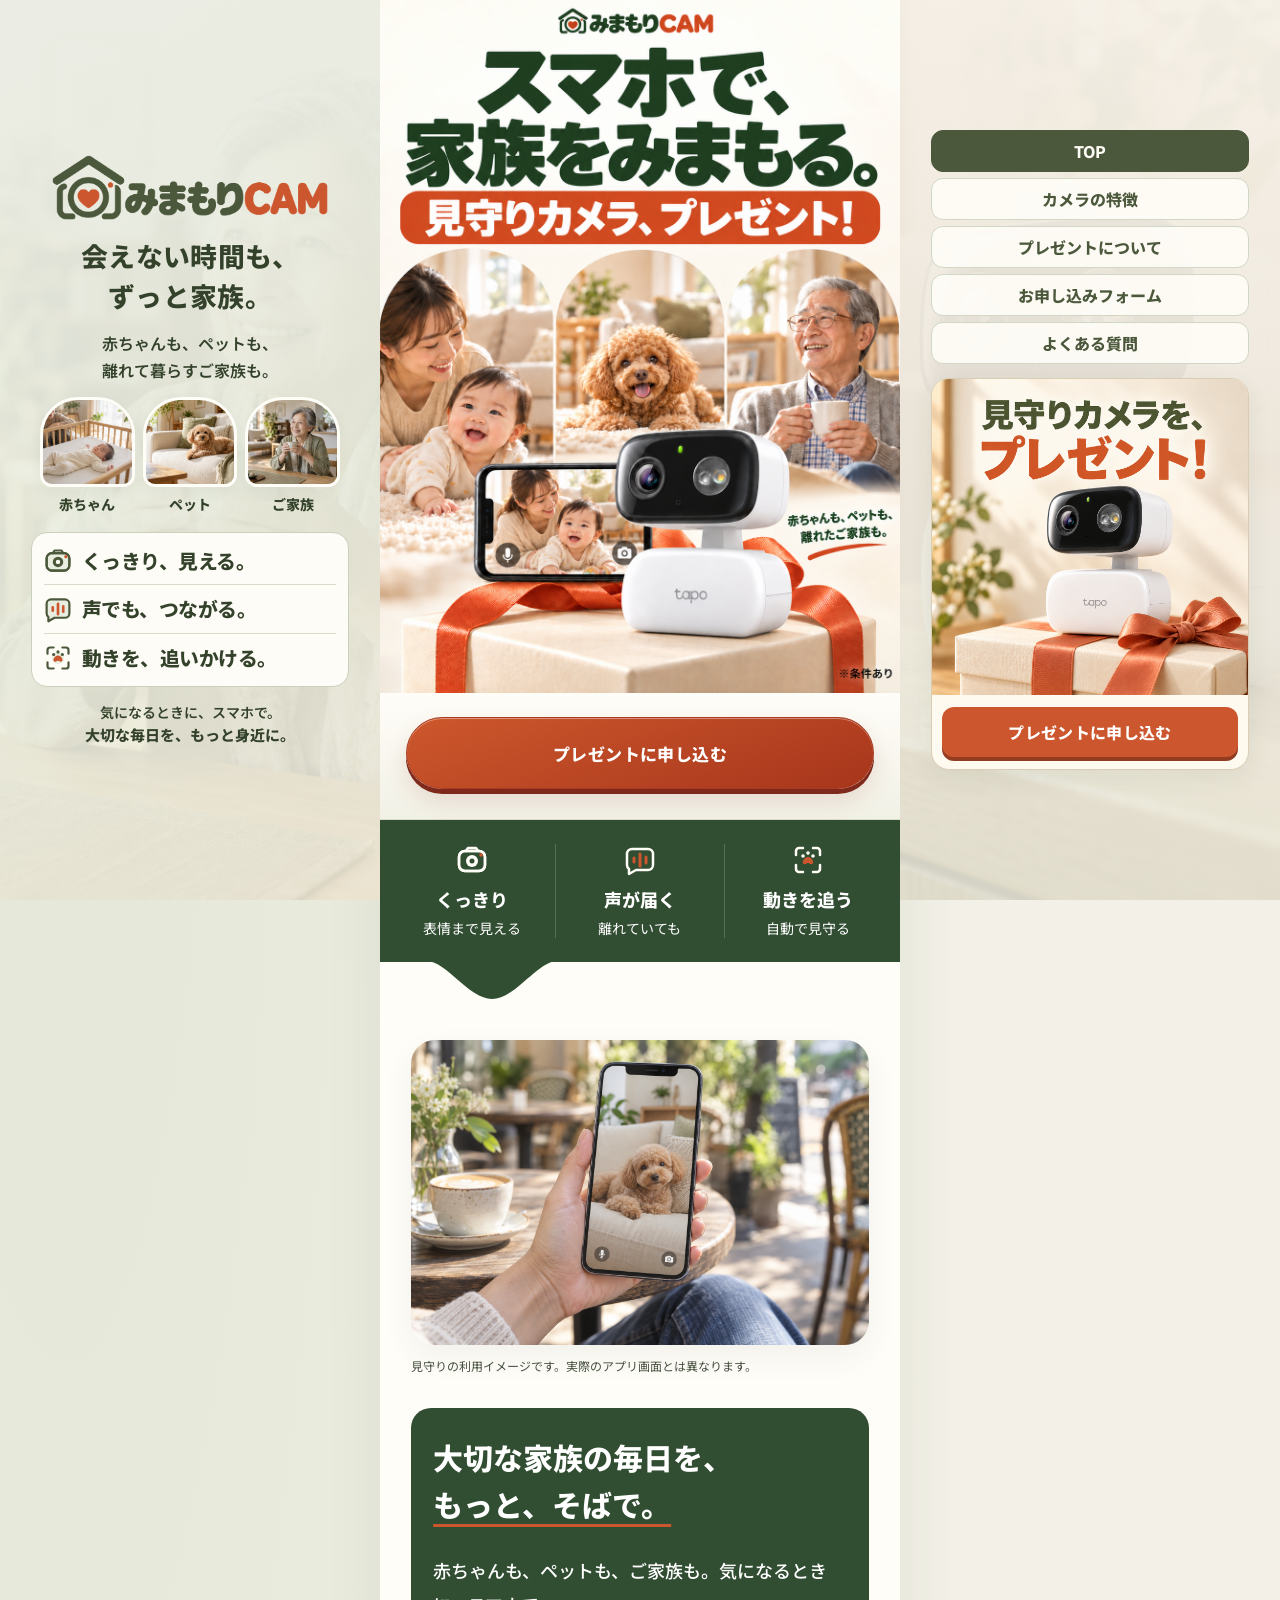
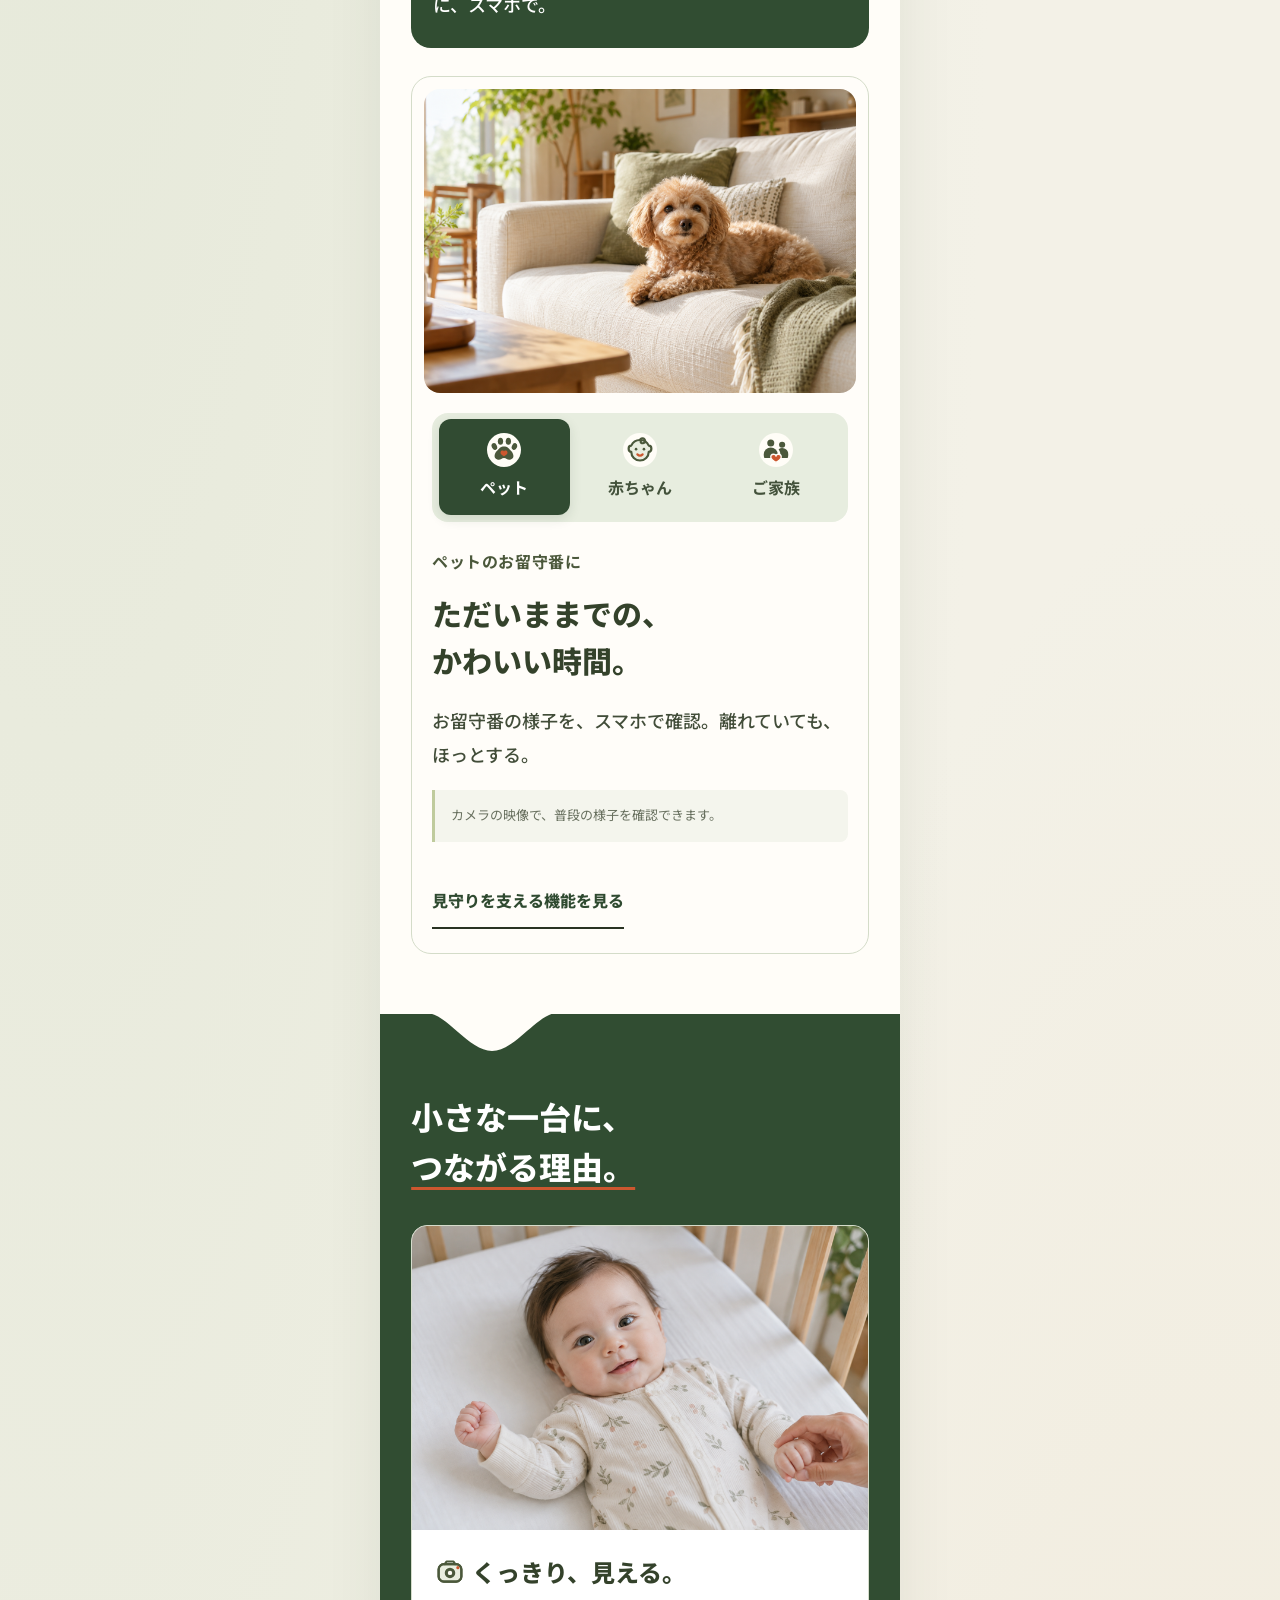
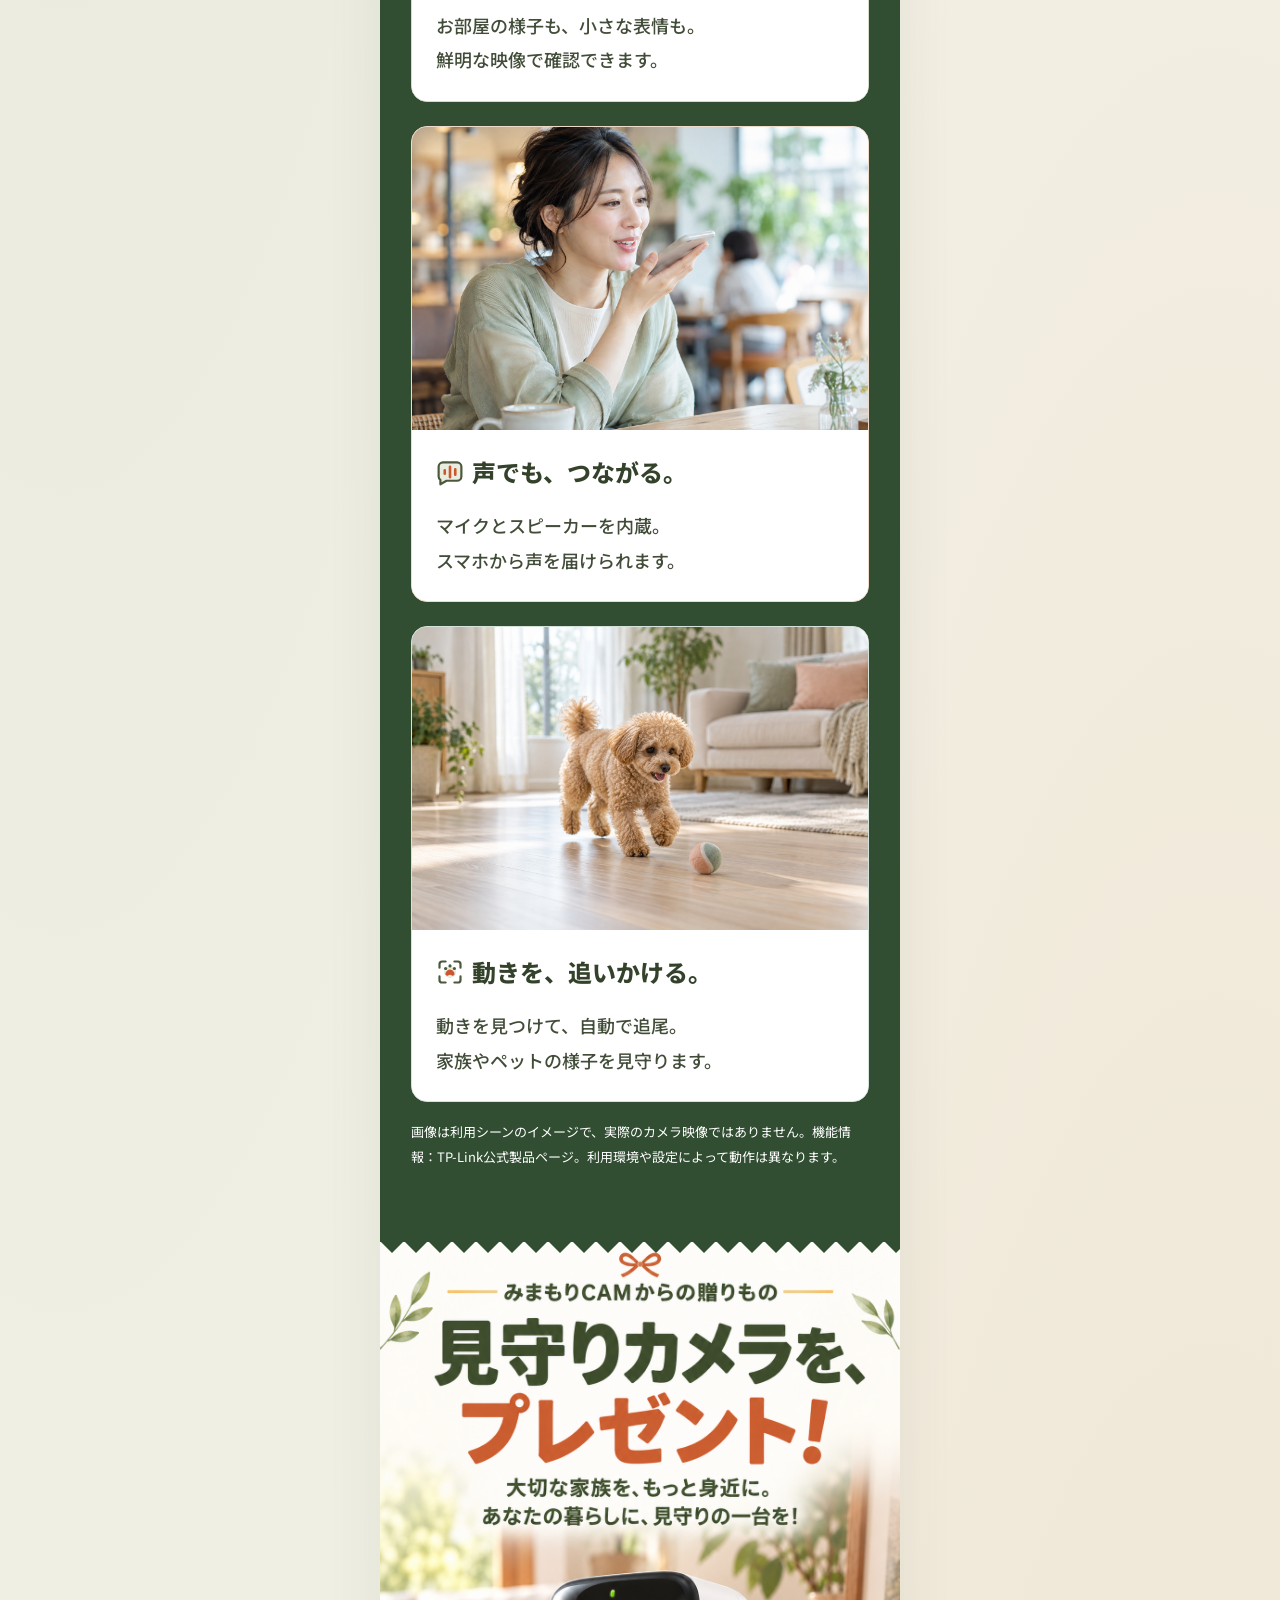
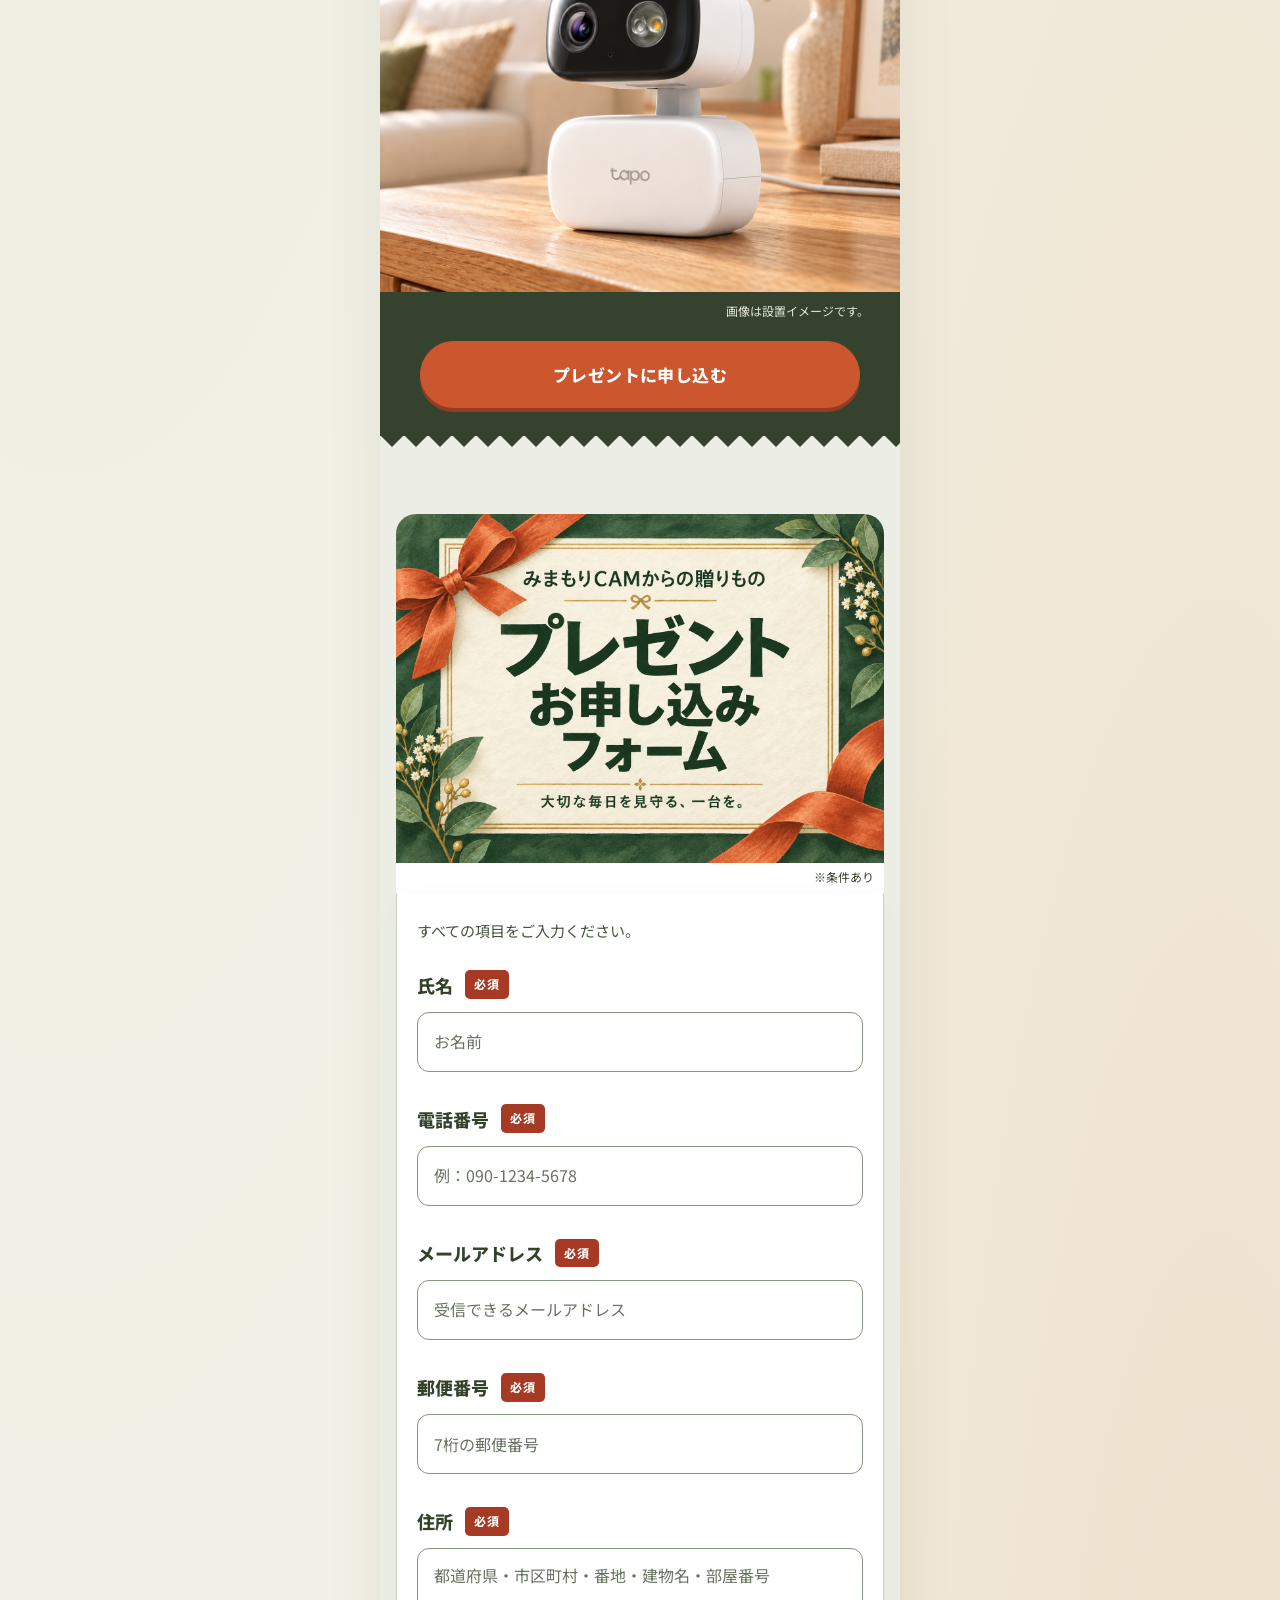
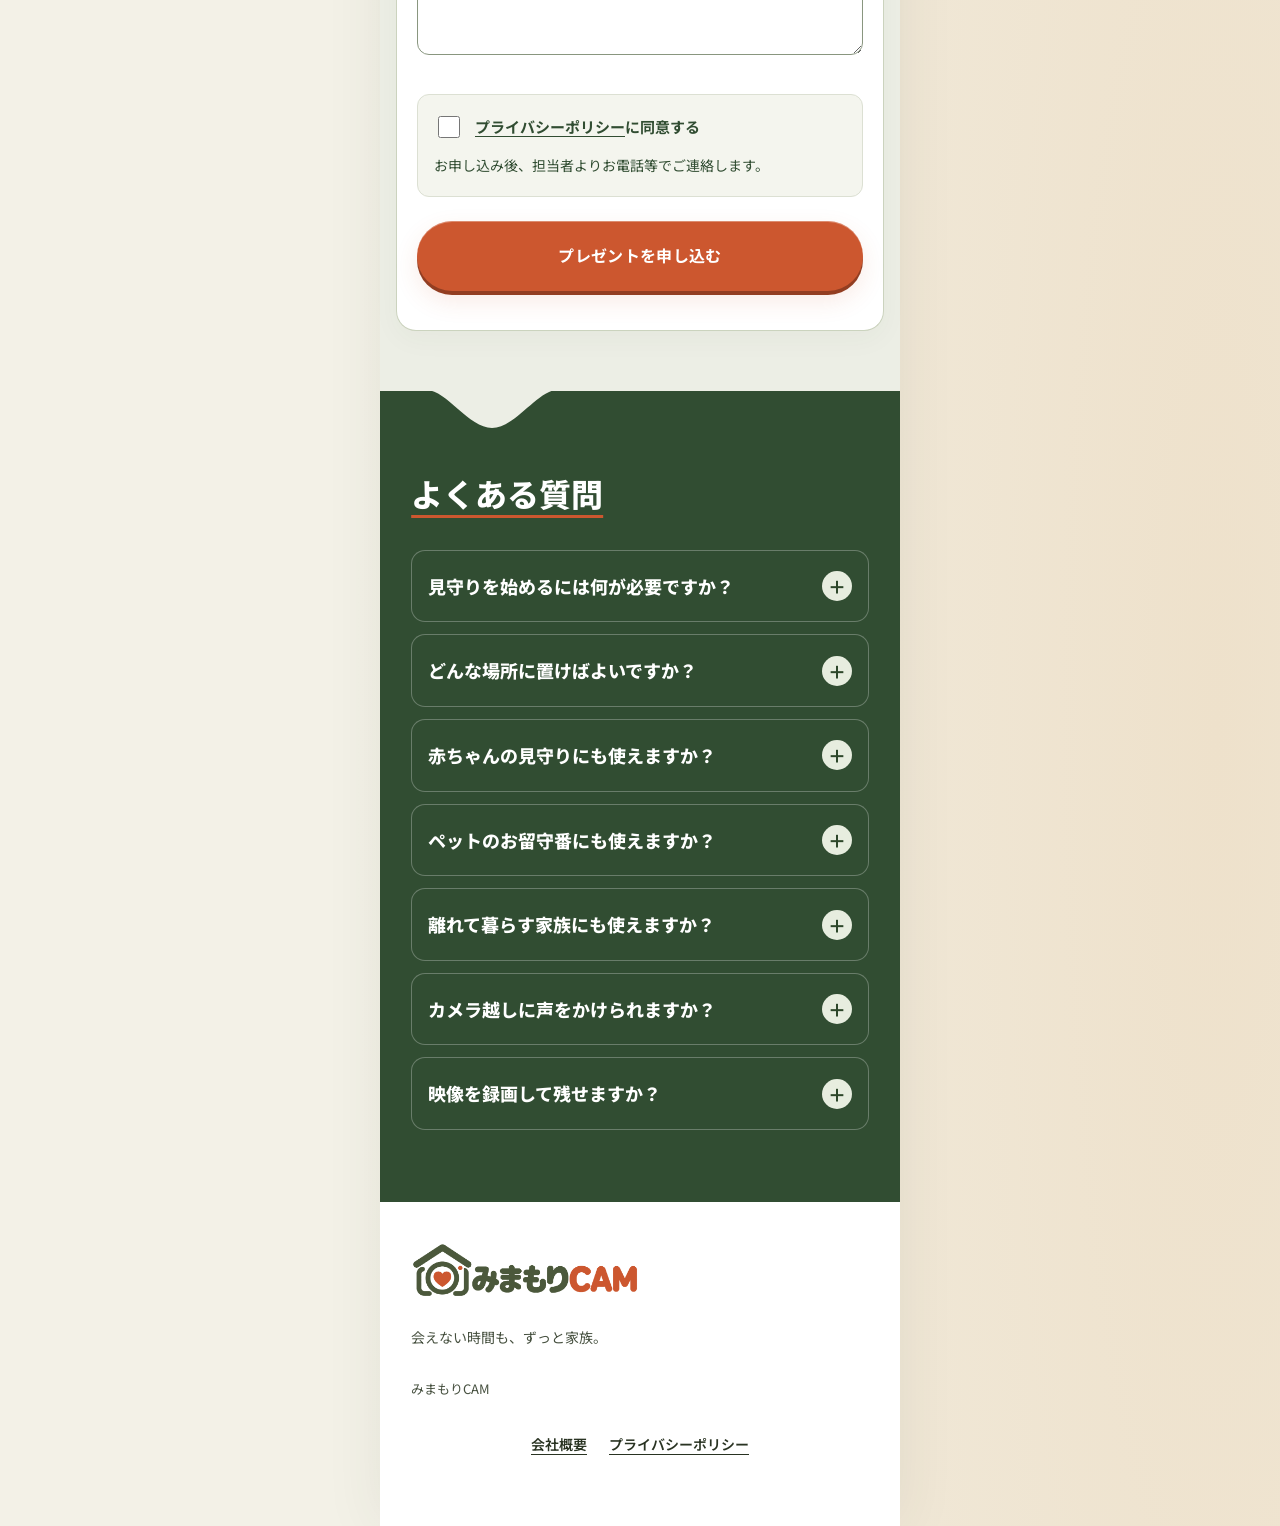
==== commit c62ae60b: "Add files via upload" ====
--- a/index.html
+++ b/index.html
@@ -52,11 +52,10 @@
 <input type="hidden" id="trk-referrer" name="referrer" value="">
 <p class="form-guide">すべての項目をご入力ください。</p>
 <div class="form-field"><label for="apply-name">氏名<span class="required">必須</span></label><input id="apply-name" name="name" type="text" autocomplete="off"  placeholder="お名前" maxlength="80" required aria-describedby="name-error"><p class="field-error" id="name-error"></p></div>
-<div class="form-field"><label for="apply-phone">電話番号<span class="required">必須</span></label><input id="apply-phone" name="tel" type="tel" autocomplete="off"  placeholder="ハイフンあり・なし、どちらでも入力できます" maxlength="24" required aria-describedby="phone-error"><p class="field-error" id="phone-error"></p></div>
+<div class="form-field"><label for="apply-phone">電話番号<span class="required">必須</span></label><input id="apply-phone" name="tel" type="tel" autocomplete="off" placeholder="例：090-1234-5678" maxlength="24" required aria-describedby="phone-error"><p class="field-error" id="phone-error"></p></div>
 <div class="form-field"><label for="apply-email">メールアドレス<span class="required">必須</span></label><input id="apply-email" name="email" type="email" autocomplete="off"  placeholder="受信できるメールアドレス" maxlength="254" required aria-describedby="email-error"><p class="field-error" id="email-error"></p></div>
-<div class="form-field"><label for="apply-postal">郵便番号<span class="required">必須</span></label><input id="apply-postal" name="postal" type="text" autocomplete="off" inputmode="numeric" placeholder="7桁の郵便番号" maxlength="8" required aria-describedby="postal-error postal-status postal-note"><p class="field-error" id="postal-error"></p><p id="postal-status" role="status" class="field-help"></p><p id="postal-note" class="field-help">7桁入力すると町域まで自動入力します。住所検索のため、郵便番号のみzipcloudへ送信します。</p><div id="postal-choices" hidden><label for="address-choice">該当する町域を選択</label><select id="address-choice"></select></div></div>
-<div class="form-field"><label for="apply-address">住所<span class="required">必須</span></label><textarea id="apply-address" name="address" rows="3" maxlength="240" required autocomplete="off" placeholder="都道府県・市区町村・番地・建物名・部屋番号" aria-describedby="address-help address-error"></textarea><p class="field-help" id="address-help">自動入力後、番地・建物名・部屋番号を追記してください。住所は手入力でも修正できます。</p><p class="field-error" id="address-error"></p></div>
-<p class="field-help">電話番号は形式と明らかなダミーパターンをチェックします。実在・本人所有を確認するものではありません。</p>
+<div class="form-field"><label for="apply-postal">郵便番号<span class="required">必須</span></label><input id="apply-postal" name="postal" type="text" autocomplete="off" inputmode="numeric" placeholder="7桁の郵便番号" maxlength="8" required aria-describedby="postal-error postal-status"><p class="field-error" id="postal-error"></p><p id="postal-status" role="status" class="field-help"></p><div id="postal-choices" hidden><label for="address-choice">該当する町域を選択</label><select id="address-choice"></select></div></div>
+<div class="form-field"><label for="apply-address">住所<span class="required">必須</span></label><textarea id="apply-address" name="address" rows="3" maxlength="240" required autocomplete="off" placeholder="都道府県・市区町村・番地・建物名・部屋番号" aria-describedby="address-error"></textarea><p class="field-error" id="address-error"></p></div>
 <div class="form-consent"><label for="apply-consent"><input type="checkbox" id="apply-consent" name="privacy_consent" value="accepted" required aria-describedby="consent-error"><span><a href="privacy.html" target="_blank" rel="noopener">プライバシーポリシー</a>に同意する</span></label><p>お申し込み後、担当者よりお電話等でご連絡します。</p><p class="field-error" id="consent-error"></p></div>
 <button class="button form-submit" type="submit">プレゼントを申し込む</button>
 <p id="form-status" role="status" tabindex="-1"></p>
